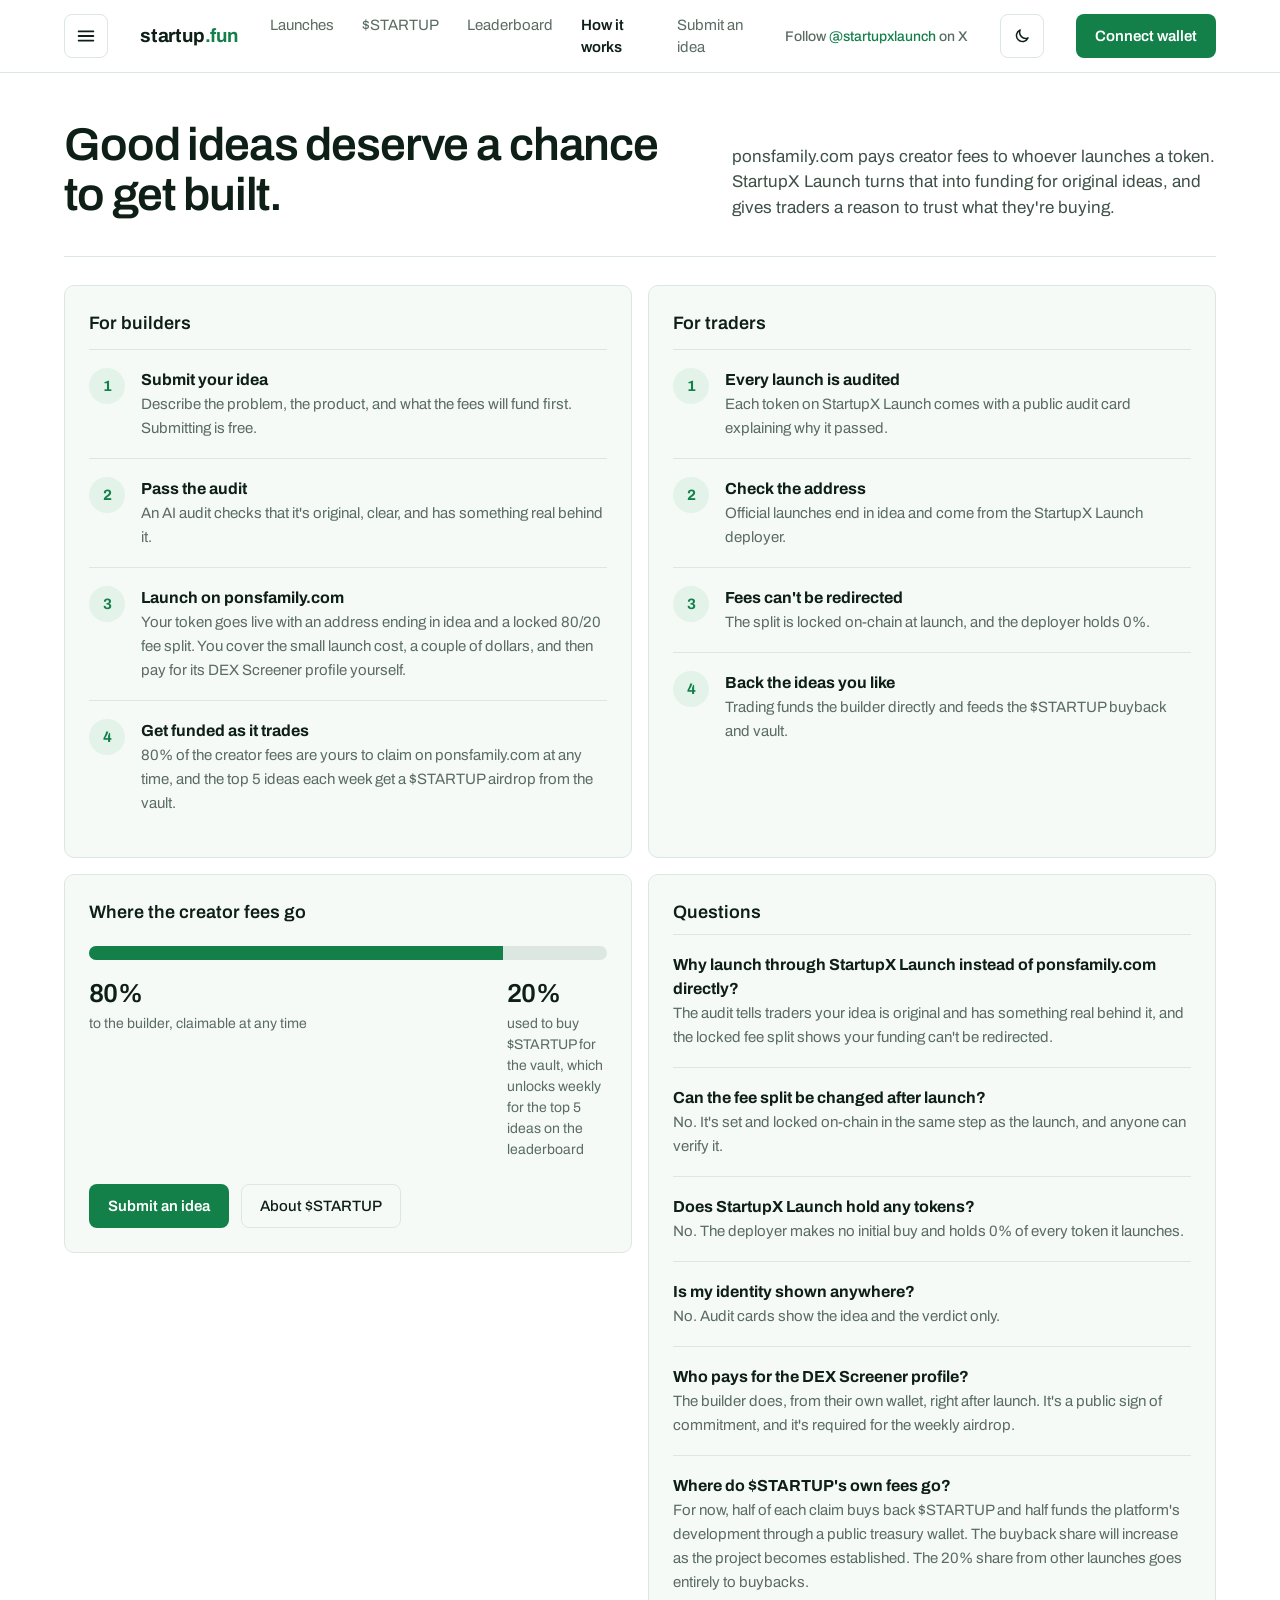
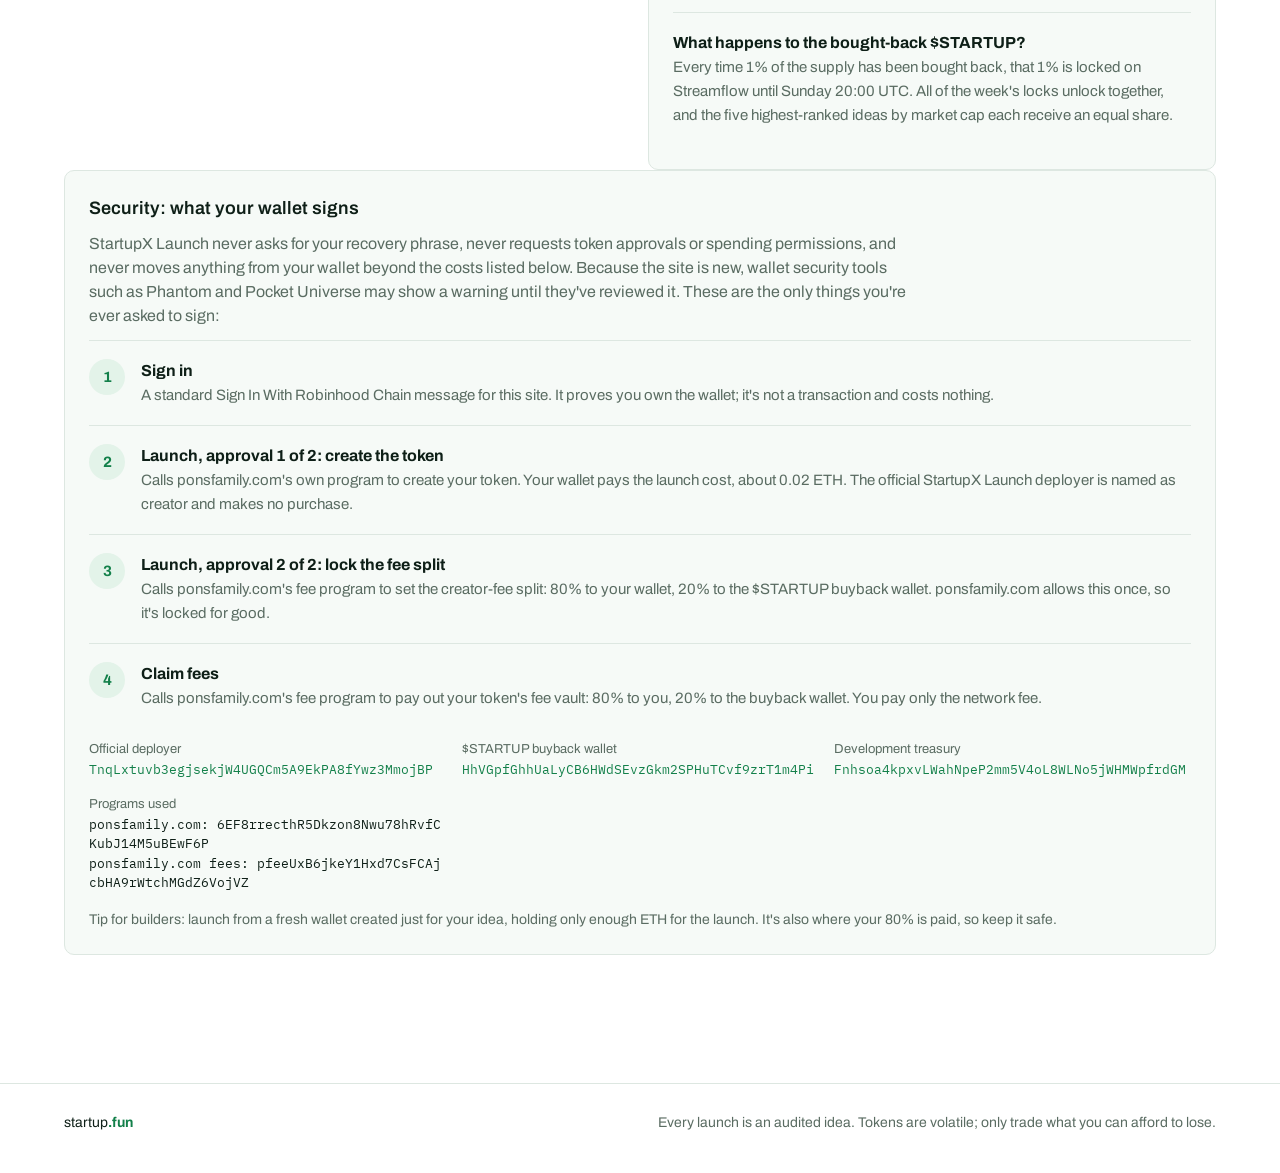
==== how-it-works/index.html @ 885a1ec6 "Initial commit for StartupX Launch" ====
<!DOCTYPE html><!--tbZa5Lb5Ulv_Qrmg43LzA--><html lang="en"><head><meta charSet="utf-8"/><meta name="viewport" content="width=device-width, initial-scale=1"/><link rel="stylesheet" href="/assets_next/static/css/5ab46a1130bb1304.css" data-precedence="next"/><link rel="preload" as="script" fetchPriority="low" href="/assets_next/static/chunks/webpack-f0d5c2556fe3bf2b.js"/><script src="/assets_next/static/chunks/4bd1b696-c023c6e3521b1417.js" async=""></script><script src="/assets_next/static/chunks/255-2dbbf79f36f0dfa2.js" async=""></script><script src="/assets_next/static/chunks/main-app-f9b5d20365cb8be2.js" async=""></script><script src="/assets_next/static/chunks/3a91511d-133c0fd4f6ef4294.js" async=""></script><script src="/assets_next/static/chunks/619-ba102abea3e3d0e4.js" async=""></script><script src="/assets_next/static/chunks/660-320f874a6a01d422.js" async=""></script><script src="/assets_next/static/chunks/265-3315e321e8a54761.js" async=""></script><script src="/assets_next/static/chunks/app/layout-0742bf90d563e5ab.js" async=""></script><script src="/assets_next/static/chunks/app/how-it-works/page-81339f25fa4a110a.js" async=""></script><title>StartupX Launch</title><meta name="description" content="Good ideas deserve a chance. Audited startup ideas, launched on ponsfamily.com. 80% of the creator fees fund the build."/><meta name="twitter:card" content="summary_large_image"/><meta name="twitter:site" content="@startupxlaunch"/><meta name="twitter:title" content="StartupX Launch"/><meta name="twitter:description" content="Good ideas deserve a chance. Audited startup ideas, launched on ponsfamily.com. 80% of the creator fees fund the build."/><link rel="icon" href="/favicon.ico" type="image/x-icon" sizes="16x16"/><link rel="icon" href="/icon.svg?55dafb9e9b992100" type="image/svg+xml" sizes="any"/><link rel="apple-touch-icon" href="/apple-icon.png?d1e3b187be43faf4" type="image/png" sizes="180x180"/><script>(function(){try{var t=localStorage.getItem('theme');if(t!=='light'&&t!=='dark'){t=matchMedia('(prefers-color-scheme: dark)').matches?'dark':'light'}document.documentElement.dataset.theme=t}catch(e){document.documentElement.dataset.theme='light'}})();</script><script src="/assets_next/static/chunks/polyfills-42372ed130431b0a.js" noModule=""></script></head><body><div hidden=""><!--$--><!--/$--></div><header class="site-header"><div class="header-inner"><button class="icon-btn menu-btn" aria-label="Open menu" aria-expanded="false"><svg width="22" height="22" viewBox="0 0 24 24" fill="none" stroke="currentColor" stroke-width="2" stroke-linecap="round" stroke-linejoin="round" aria-hidden="true"><path d="M4 7h16M4 12h16M4 17h16"></path></svg></button><a class="wordmark" href="/">startup<span>.fun</span></a><nav aria-label="Main" class="main-nav"><a href="/">Launches</a><a href="/startup">$STARTUP</a><a href="/leaderboard">Leaderboard</a><a aria-current="page" href="/how-it-works">How it works</a><a href="/submit">Submit an idea</a></nav><a class="x-link" href="https://x.com/startupxlaunch" target="_blank" rel="noopener noreferrer">Follow <span>@startupxlaunch</span> on X</a><button class="icon-btn" aria-label="Switch to dark theme"><svg width="18" height="18" viewBox="0 0 24 24" fill="none" stroke="currentColor" stroke-width="2" stroke-linecap="round" stroke-linejoin="round" aria-hidden="true"><path d="M20 14.5A8 8 0 0 1 9.5 4a8 8 0 1 0 10.5 10.5z"></path></svg></button><button class="btn btn-primary">Connect wallet</button></div></header><main class="page"><section class="hero split"><h1>Good ideas deserve a chance to get built.</h1><p class="lead" style="margin:0">ponsfamily.com pays creator fees to whoever launches a token. StartupX Launch turns that into funding for original ideas, and gives traders a reason to trust what they&#x27;re buying.</p></section><div class="stack"><div class="grid-3" style="grid-template-columns:repeat(2, minmax(0, 1fr))"><div class="card"><h2>For builders</h2><ol class="steps"><li><span class="n">1</span><div><b>Submit your idea</b><span>Describe the problem, the product, and what the fees will fund first. Submitting is free.</span></div></li><li><span class="n">2</span><div><b>Pass the audit</b><span>An AI audit checks that it&#x27;s original, clear, and has something real behind it.</span></div></li><li><span class="n">3</span><div><b>Launch on ponsfamily.com</b><span>Your token goes live with an address ending in idea and a locked 80/20 fee split. You cover the small launch cost, a couple of dollars, and then pay for its DEX Screener profile yourself.</span></div></li><li><span class="n">4</span><div><b>Get funded as it trades</b><span>80% of the creator fees are yours to claim on ponsfamily.com at any time, and the top 5 ideas each week get a $STARTUP airdrop from the vault.</span></div></li></ol></div><div class="card"><h2>For traders</h2><ol class="steps"><li><span class="n">1</span><div><b>Every launch is audited</b><span>Each token on StartupX Launch comes with a public audit card explaining why it passed.</span></div></li><li><span class="n">2</span><div><b>Check the address</b><span>Official launches end in idea and come from the StartupX Launch deployer.</span></div></li><li><span class="n">3</span><div><b>Fees can&#x27;t be redirected</b><span>The split is locked on-chain at launch, and the deployer holds 0%.</span></div></li><li><span class="n">4</span><div><b>Back the ideas you like</b><span>Trading funds the builder directly and feeds the $STARTUP buyback and vault.</span></div></li></ol></div></div><div class="grid-3" style="grid-template-columns:repeat(2, minmax(0, 1fr));align-items:start"><div class="card"><h2>Where the creator fees go</h2><div class="feebar" style="height:14px;margin-top:20px"><div style="width:80%"></div></div><div style="display:grid;grid-template-columns:4fr 1fr;gap:16px;margin-top:14px"><div><div class="stat-value">80%</div><div class="muted" style="font-size:14px">to the builder, claimable at any time</div></div><div><div class="stat-value">20%</div><div class="muted" style="font-size:14px">used to buy $STARTUP for the vault, which unlocks weekly for the top 5 ideas on the leaderboard</div></div></div><div class="row" style="margin-top:24px"><a class="btn btn-primary" href="/submit">Submit an idea</a><a class="btn btn-secondary" href="/startup">About $STARTUP</a></div></div><div class="card"><h2>Questions</h2><div style="margin-top:8px"><div style="padding:18px 0;border-top:1px solid var(--line)"><b style="display:block;font-size:16px">Why launch through StartupX Launch instead of ponsfamily.com directly?</b><span class="muted" style="font-size:15px">The audit tells traders your idea is original and has something real behind it, and the locked fee split shows your funding can&#x27;t be redirected.</span></div><div style="padding:18px 0;border-top:1px solid var(--line)"><b style="display:block;font-size:16px">Can the fee split be changed after launch?</b><span class="muted" style="font-size:15px">No. It&#x27;s set and locked on-chain in the same step as the launch, and anyone can verify it.</span></div><div style="padding:18px 0;border-top:1px solid var(--line)"><b style="display:block;font-size:16px">Does StartupX Launch hold any tokens?</b><span class="muted" style="font-size:15px">No. The deployer makes no initial buy and holds 0% of every token it launches.</span></div><div style="padding:18px 0;border-top:1px solid var(--line)"><b style="display:block;font-size:16px">Is my identity shown anywhere?</b><span class="muted" style="font-size:15px">No. Audit cards show the idea and the verdict only.</span></div><div style="padding:18px 0;border-top:1px solid var(--line)"><b style="display:block;font-size:16px">Who pays for the DEX Screener profile?</b><span class="muted" style="font-size:15px">The builder does, from their own wallet, right after launch. It&#x27;s a public sign of commitment, and it&#x27;s required for the weekly airdrop.</span></div><div style="padding:18px 0;border-top:1px solid var(--line)"><b style="display:block;font-size:16px">Where do $STARTUP&#x27;s own fees go?</b><span class="muted" style="font-size:15px">For now, half of each claim buys back $STARTUP and half funds the platform&#x27;s development through a public treasury wallet. The buyback share will increase as the project becomes established. The 20% share from other launches goes entirely to buybacks.</span></div><div style="padding:18px 0;border-top:1px solid var(--line)"><b style="display:block;font-size:16px">What happens to the bought-back $STARTUP?</b><span class="muted" style="font-size:15px">Every time 1% of the supply has been bought back, that 1% is locked on Streamflow until Sunday 20:00 UTC. All of the week&#x27;s locks unlock together, and the five highest-ranked ideas by market cap each receive an equal share.</span></div></div></div></div></div><section id="security" style="padding:0 0 64px;scroll-margin-top:90px"><div class="card"><h2>Security: what your wallet signs</h2><p class="muted" style="margin:10px 0 0;max-width:820px">StartupX Launch never asks for your recovery phrase, never requests token approvals or spending permissions, and never moves anything from your wallet beyond the costs listed below. Because the site is new, wallet security tools such as Phantom and Pocket Universe may show a warning until they&#x27;ve reviewed it. These are the only things you&#x27;re ever asked to sign:</p><ol class="steps" style="margin-top:12px"><li><span class="n">1</span><div><b>Sign in</b><span>A standard Sign In With Robinhood Chain message for this site. It proves you own the wallet; it&#x27;s not a transaction and costs nothing.</span></div></li><li><span class="n">2</span><div><b>Launch, approval 1 of 2: create the token</b><span>Calls ponsfamily.com&#x27;s own program to create your token. Your wallet pays the launch cost, about 0.02 ETH. The official StartupX Launch deployer is named as creator and makes no purchase.</span></div></li><li><span class="n">3</span><div><b>Launch, approval 2 of 2: lock the fee split</b><span>Calls ponsfamily.com&#x27;s fee program to set the creator-fee split: 80% to your wallet, 20% to the $STARTUP buyback wallet. ponsfamily.com allows this once, so it&#x27;s locked for good.</span></div></li><li><span class="n">4</span><div><b>Claim fees</b><span>Calls ponsfamily.com&#x27;s fee program to pay out your token&#x27;s fee vault: 80% to you, 20% to the buyback wallet. You pay only the network fee.</span></div></li></ol><div class="grid-3" style="margin-top:12px"><div><div class="stat-label">Official deployer</div><div class="mono" style="font-size:13px;word-break:break-all"><a class="accent" href="https://solscan.io/account/TnqLxtuvb3egjsekjW4UGQCm5A9EkPA8fYwz3MmojBP" target="_blank" rel="noopener noreferrer">TnqLxtuvb3egjsekjW4UGQCm5A9EkPA8fYwz3MmojBP</a></div></div><div><div class="stat-label">$STARTUP buyback wallet</div><div class="mono" style="font-size:13px;word-break:break-all"><a class="accent" href="https://solscan.io/account/HhVGpfGhhUaLyCB6HWdSEvzGkm2SPHuTCvf9zrT1m4Pi" target="_blank" rel="noopener noreferrer">HhVGpfGhhUaLyCB6HWdSEvzGkm2SPHuTCvf9zrT1m4Pi</a></div></div><div><div class="stat-label">Development treasury</div><div class="mono" style="font-size:13px;word-break:break-all"><a class="accent" href="https://solscan.io/account/Fnhsoa4kpxvLWahNpeP2mm5V4oL8WLNo5jWHMWpfrdGM" target="_blank" rel="noopener noreferrer">Fnhsoa4kpxvLWahNpeP2mm5V4oL8WLNo5jWHMWpfrdGM</a></div></div><div><div class="stat-label">Programs used</div><div class="mono" style="font-size:13px;word-break:break-all">ponsfamily.com: 6EF8rrecthR5Dkzon8Nwu78hRvfCKubJ14M5uBEwF6P<br/>ponsfamily.com fees: pfeeUxB6jkeY1Hxd7CsFCAjcbHA9rWtchMGdZ6VojVZ</div></div></div><p class="muted" style="margin:16px 0 0;font-size:14px">Tip for builders: launch from a fresh wallet created just for your idea, holding only enough ETH for the launch. It&#x27;s also where your 80% is paid, so keep it safe.</p></div></section></main><!--$--><!--/$--><footer class="site-footer"><span>startup<b>.fun</b></span><span class="muted">Every launch is an audited idea. Tokens are volatile; only trade what you can afford to lose.</span></footer><script src="/assets_next/static/chunks/webpack-f0d5c2556fe3bf2b.js" id="_R_" async=""></script><script>(self.__next_f=self.__next_f||[]).push([0])</script><script>self.__next_f.push([1,"1:\"$Sreact.fragment\"\n2:I[8839,[\"956\",\"static/chunks/3a91511d-133c0fd4f6ef4294.js\",\"619\",\"static/chunks/619-ba102abea3e3d0e4.js\",\"660\",\"static/chunks/660-320f874a6a01d422.js\",\"265\",\"static/chunks/265-3315e321e8a54761.js\",\"177\",\"static/chunks/app/layout-0742bf90d563e5ab.js\"],\"default\"]\n3:I[3361,[\"956\",\"static/chunks/3a91511d-133c0fd4f6ef4294.js\",\"619\",\"static/chunks/619-ba102abea3e3d0e4.js\",\"660\",\"static/chunks/660-320f874a6a01d422.js\",\"265\",\"static/chunks/265-3315e321e8a54761.js\",\"177\",\"static/chunks/app/layout-0742bf90d563e5ab.js\"],\"default\"]\n4:I[9766,[],\"\"]\n5:I[8924,[],\"\"]\nd:I[7150,[],\"\"]\n:HL[\"/assets_next/static/css/5ab46a1130bb1304.css\",\"style\"]\n"])</script><script>self.__next_f.push([1,"0:{\"P\":null,\"b\":\"tbZa5Lb5Ulv-Qrmg43LzA\",\"p\":\"\",\"c\":[\"\",\"how-it-works\"],\"i\":false,\"f\":[[[\"\",{\"children\":[\"how-it-works\",{\"children\":[\"__PAGE__\",{}]}]},\"$undefined\",\"$undefined\",true],[\"\",[\"$\",\"$1\",\"c\",{\"children\":[[[\"$\",\"link\",\"0\",{\"rel\":\"stylesheet\",\"href\":\"/assets_next/static/css/5ab46a1130bb1304.css\",\"precedence\":\"next\",\"crossOrigin\":\"$undefined\",\"nonce\":\"$undefined\"}]],[\"$\",\"html\",null,{\"lang\":\"en\",\"suppressHydrationWarning\":true,\"children\":[[\"$\",\"head\",null,{\"children\":[\"$\",\"script\",null,{\"dangerouslySetInnerHTML\":{\"__html\":\"(function(){try{var t=localStorage.getItem('theme');if(t!=='light'\u0026\u0026t!=='dark'){t=matchMedia('(prefers-color-scheme: dark)').matches?'dark':'light'}document.documentElement.dataset.theme=t}catch(e){document.documentElement.dataset.theme='light'}})();\"}}]}],[\"$\",\"body\",null,{\"children\":[\"$\",\"$L2\",null,{\"children\":[[\"$\",\"$L3\",null,{}],[\"$\",\"$L4\",null,{\"parallelRouterKey\":\"children\",\"error\":\"$undefined\",\"errorStyles\":\"$undefined\",\"errorScripts\":\"$undefined\",\"template\":[\"$\",\"$L5\",null,{}],\"templateStyles\":\"$undefined\",\"templateScripts\":\"$undefined\",\"notFound\":[[[\"$\",\"title\",null,{\"children\":\"404: This page could not be found.\"}],[\"$\",\"div\",null,{\"style\":{\"fontFamily\":\"system-ui,\\\"Segoe UI\\\",Roboto,Helvetica,Arial,sans-serif,\\\"Apple Color Emoji\\\",\\\"Segoe UI Emoji\\\"\",\"height\":\"100vh\",\"textAlign\":\"center\",\"display\":\"flex\",\"flexDirection\":\"column\",\"alignItems\":\"center\",\"justifyContent\":\"center\"},\"children\":[\"$\",\"div\",null,{\"children\":[[\"$\",\"style\",null,{\"dangerouslySetInnerHTML\":{\"__html\":\"body{color:#000;background:#fff;margin:0}.next-error-h1{border-right:1px solid rgba(0,0,0,.3)}@media (prefers-color-scheme:dark){body{color:#fff;background:#000}.next-error-h1{border-right:1px solid rgba(255,255,255,.3)}}\"}}],[\"$\",\"h1\",null,{\"className\":\"next-error-h1\",\"style\":{\"display\":\"inline-block\",\"margin\":\"0 20px 0 0\",\"padding\":\"0 23px 0 0\",\"fontSize\":24,\"fontWeight\":500,\"verticalAlign\":\"top\",\"lineHeight\":\"49px\"},\"children\":404}],[\"$\",\"div\",null,{\"style\":{\"display\":\"inline-block\"},\"children\":[\"$\",\"h2\",null,{\"style\":{\"fontSize\":14,\"fontWeight\":400,\"lineHeight\":\"49px\",\"margin\":0},\"children\":\"This page could not be found.\"}]}]]}]}]],[]],\"forbidden\":\"$undefined\",\"unauthorized\":\"$undefined\"}],[\"$\",\"footer\",null,{\"className\":\"site-footer\",\"children\":[[\"$\",\"span\",null,{\"children\":[\"startup\",[\"$\",\"b\",null,{\"children\":\".fun\"}]]}],[\"$\",\"span\",null,{\"className\":\"muted\",\"children\":\"Every launch is an audited idea. Tokens are volatile; only trade what you can afford to lose.\"}]]}]]}]}]]}]]}],{\"children\":[\"how-it-works\",[\"$\",\"$1\",\"c\",{\"children\":[null,[\"$\",\"$L4\",null,{\"parallelRouterKey\":\"children\",\"error\":\"$undefined\",\"errorStyles\":\"$undefined\",\"errorScripts\":\"$undefined\",\"template\":[\"$\",\"$L5\",null,{}],\"templateStyles\":\"$undefined\",\"templateScripts\":\"$undefined\",\"notFound\":\"$undefined\",\"forbidden\":\"$undefined\",\"unauthorized\":\"$undefined\"}]]}],{\"children\":[\"__PAGE__\",[\"$\",\"$1\",\"c\",{\"children\":[[\"$\",\"main\",null,{\"className\":\"page\",\"children\":[[\"$\",\"section\",null,{\"className\":\"hero split\",\"children\":[[\"$\",\"h1\",null,{\"children\":\"Good ideas deserve a chance to get built.\"}],[\"$\",\"p\",null,{\"className\":\"lead\",\"style\":{\"margin\":0},\"children\":\"ponsfamily.com pays creator fees to whoever launches a token. StartupX Launch turns that into funding for original ideas, and gives traders a reason to trust what they're buying.\"}]]}],[\"$\",\"div\",null,{\"className\":\"stack\",\"children\":[[\"$\",\"div\",null,{\"className\":\"grid-3\",\"style\":{\"gridTemplateColumns\":\"repeat(2, minmax(0, 1fr))\"},\"children\":[[\"$\",\"div\",null,{\"className\":\"card\",\"children\":[[\"$\",\"h2\",null,{\"children\":\"For builders\"}],[\"$\",\"ol\",null,{\"className\":\"steps\",\"children\":[[\"$\",\"li\",\"Submit your idea\",{\"children\":[[\"$\",\"span\",null,{\"className\":\"n\",\"children\":1}],[\"$\",\"div\",null,{\"children\":[[\"$\",\"b\",null,{\"children\":\"Submit your idea\"}],[\"$\",\"span\",null,{\"children\":\"Describe the problem, the product, and what the fees will fund first. Submitting is free.\"}]]}]]}],[\"$\",\"li\",\"Pass the audit\",{\"children\":[[\"$\",\"span\",null,{\"className\":\"n\",\"children\":2}],[\"$\",\"div\",null,{\"children\":[[\"$\",\"b\",null,{\"children\":\"Pass the audit\"}],[\"$\",\"span\",null,{\"children\":\"An AI audit checks that it's original, clear, and has something real behind it.\"}]]}]]}],[\"$\",\"li\",\"Launch on ponsfamily.com\",{\"children\":[[\"$\",\"span\",null,{\"className\":\"n\",\"children\":3}],[\"$\",\"div\",null,{\"children\":[[\"$\",\"b\",null,{\"children\":\"Launch on ponsfamily.com\"}],[\"$\",\"span\",null,{\"children\":\"Your token goes live with an address ending in idea and a locked 80/20 fee split. You cover the small launch cost, a couple of dollars, and then pay for its DEX Screener profile yourself.\"}]]}]]}],[\"$\",\"li\",\"Get funded as it trades\",{\"children\":[\"$L6\",\"$L7\"]}]]}]]}],\"$L8\"]}],\"$L9\"]}],\"$La\"]}],null,\"$Lb\"]}],{},null,false]},null,false]},null,false],\"$Lc\",false]],\"m\":\"$undefined\",\"G\":[\"$d\",[]],\"s\":false,\"S\":true}\n"])</script><script>self.__next_f.push([1,"e:I[2619,[\"619\",\"static/chunks/619-ba102abea3e3d0e4.js\",\"376\",\"static/chunks/app/how-it-works/page-81339f25fa4a110a.js\"],\"\"]\nf:I[4431,[],\"OutletBoundary\"]\n11:I[5278,[],\"AsyncMetadataOutlet\"]\n13:I[4431,[],\"ViewportBoundary\"]\n15:I[4431,[],\"MetadataBoundary\"]\n16:\"$Sreact.suspense\"\n6:[\"$\",\"span\",null,{\"className\":\"n\",\"children\":4}]\n7:[\"$\",\"div\",null,{\"children\":[[\"$\",\"b\",null,{\"children\":\"Get funded as it trades\"}],[\"$\",\"span\",null,{\"children\":\"80% of the creator fees are yours to claim on ponsfamily.com at any time, and the top 5 ideas each week get a $STARTUP airdrop from the vault.\"}]]}]\n"])</script><script>self.__next_f.push([1,"8:[\"$\",\"div\",null,{\"className\":\"card\",\"children\":[[\"$\",\"h2\",null,{\"children\":\"For traders\"}],[\"$\",\"ol\",null,{\"className\":\"steps\",\"children\":[[\"$\",\"li\",\"Every launch is audited\",{\"children\":[[\"$\",\"span\",null,{\"className\":\"n\",\"children\":1}],[\"$\",\"div\",null,{\"children\":[[\"$\",\"b\",null,{\"children\":\"Every launch is audited\"}],[\"$\",\"span\",null,{\"children\":\"Each token on StartupX Launch comes with a public audit card explaining why it passed.\"}]]}]]}],[\"$\",\"li\",\"Check the address\",{\"children\":[[\"$\",\"span\",null,{\"className\":\"n\",\"children\":2}],[\"$\",\"div\",null,{\"children\":[[\"$\",\"b\",null,{\"children\":\"Check the address\"}],[\"$\",\"span\",null,{\"children\":\"Official launches end in idea and come from the StartupX Launch deployer.\"}]]}]]}],[\"$\",\"li\",\"Fees can't be redirected\",{\"children\":[[\"$\",\"span\",null,{\"className\":\"n\",\"children\":3}],[\"$\",\"div\",null,{\"children\":[[\"$\",\"b\",null,{\"children\":\"Fees can't be redirected\"}],[\"$\",\"span\",null,{\"children\":\"The split is locked on-chain at launch, and the deployer holds 0%.\"}]]}]]}],[\"$\",\"li\",\"Back the ideas you like\",{\"children\":[[\"$\",\"span\",null,{\"className\":\"n\",\"children\":4}],[\"$\",\"div\",null,{\"children\":[[\"$\",\"b\",null,{\"children\":\"Back the ideas you like\"}],[\"$\",\"span\",null,{\"children\":\"Trading funds the builder directly and feeds the $STARTUP buyback and vault.\"}]]}]]}]]}]]}]\n"])</script><script>self.__next_f.push([1,"9:[\"$\",\"div\",null,{\"className\":\"grid-3\",\"style\":{\"gridTemplateColumns\":\"repeat(2, minmax(0, 1fr))\",\"alignItems\":\"start\"},\"children\":[[\"$\",\"div\",null,{\"className\":\"card\",\"children\":[[\"$\",\"h2\",null,{\"children\":\"Where the creator fees go\"}],[\"$\",\"div\",null,{\"className\":\"feebar\",\"style\":{\"height\":14,\"marginTop\":20},\"children\":[\"$\",\"div\",null,{\"style\":{\"width\":\"80%\"}}]}],[\"$\",\"div\",null,{\"style\":{\"display\":\"grid\",\"gridTemplateColumns\":\"4fr 1fr\",\"gap\":16,\"marginTop\":14},\"children\":[[\"$\",\"div\",null,{\"children\":[[\"$\",\"div\",null,{\"className\":\"stat-value\",\"children\":\"80%\"}],[\"$\",\"div\",null,{\"className\":\"muted\",\"style\":{\"fontSize\":14},\"children\":\"to the builder, claimable at any time\"}]]}],[\"$\",\"div\",null,{\"children\":[[\"$\",\"div\",null,{\"className\":\"stat-value\",\"children\":\"20%\"}],[\"$\",\"div\",null,{\"className\":\"muted\",\"style\":{\"fontSize\":14},\"children\":\"used to buy $STARTUP for the vault, which unlocks weekly for the top 5 ideas on the leaderboard\"}]]}]]}],[\"$\",\"div\",null,{\"className\":\"row\",\"style\":{\"marginTop\":24},\"children\":[[\"$\",\"$Le\",null,{\"href\":\"/submit\",\"className\":\"btn btn-primary\",\"children\":\"Submit an idea\"}],[\"$\",\"$Le\",null,{\"href\":\"/startup\",\"className\":\"btn btn-secondary\",\"children\":\"About $STARTUP\"}]]}]]}],[\"$\",\"div\",null,{\"className\":\"card\",\"children\":[[\"$\",\"h2\",null,{\"children\":\"Questions\"}],[\"$\",\"div\",null,{\"style\":{\"marginTop\":8},\"children\":[[\"$\",\"div\",\"Why launch through StartupX Launch instead of ponsfamily.com directly?\",{\"style\":{\"padding\":\"18px 0\",\"borderTop\":\"1px solid var(--line)\"},\"children\":[[\"$\",\"b\",null,{\"style\":{\"display\":\"block\",\"fontSize\":16},\"children\":\"Why launch through StartupX Launch instead of ponsfamily.com directly?\"}],[\"$\",\"span\",null,{\"className\":\"muted\",\"style\":{\"fontSize\":15},\"children\":\"The audit tells traders your idea is original and has something real behind it, and the locked fee split shows your funding can't be redirected.\"}]]}],[\"$\",\"div\",\"Can the fee split be changed after launch?\",{\"style\":{\"padding\":\"18px 0\",\"borderTop\":\"1px solid var(--line)\"},\"children\":[[\"$\",\"b\",null,{\"style\":{\"display\":\"block\",\"fontSize\":16},\"children\":\"Can the fee split be changed after launch?\"}],[\"$\",\"span\",null,{\"className\":\"muted\",\"style\":{\"fontSize\":15},\"children\":\"No. It's set and locked on-chain in the same step as the launch, and anyone can verify it.\"}]]}],[\"$\",\"div\",\"Does StartupX Launch hold any tokens?\",{\"style\":{\"padding\":\"18px 0\",\"borderTop\":\"1px solid var(--line)\"},\"children\":[[\"$\",\"b\",null,{\"style\":{\"display\":\"block\",\"fontSize\":16},\"children\":\"Does StartupX Launch hold any tokens?\"}],[\"$\",\"span\",null,{\"className\":\"muted\",\"style\":{\"fontSize\":15},\"children\":\"No. The deployer makes no initial buy and holds 0% of every token it launches.\"}]]}],[\"$\",\"div\",\"Is my identity shown anywhere?\",{\"style\":{\"padding\":\"18px 0\",\"borderTop\":\"1px solid var(--line)\"},\"children\":[[\"$\",\"b\",null,{\"style\":{\"display\":\"block\",\"fontSize\":16},\"children\":\"Is my identity shown anywhere?\"}],[\"$\",\"span\",null,{\"className\":\"muted\",\"style\":{\"fontSize\":15},\"children\":\"No. Audit cards show the idea and the verdict only.\"}]]}],[\"$\",\"div\",\"Who pays for the DEX Screener profile?\",{\"style\":{\"padding\":\"18px 0\",\"borderTop\":\"1px solid var(--line)\"},\"children\":[[\"$\",\"b\",null,{\"style\":{\"display\":\"block\",\"fontSize\":16},\"children\":\"Who pays for the DEX Screener profile?\"}],[\"$\",\"span\",null,{\"className\":\"muted\",\"style\":{\"fontSize\":15},\"children\":\"The builder does, from their own wallet, right after launch. It's a public sign of commitment, and it's required for the weekly airdrop.\"}]]}],[\"$\",\"div\",\"Where do $STARTUP's own fees go?\",{\"style\":{\"padding\":\"18px 0\",\"borderTop\":\"1px solid var(--line)\"},\"children\":[[\"$\",\"b\",null,{\"style\":{\"display\":\"block\",\"fontSize\":16},\"children\":\"Where do $STARTUP's own fees go?\"}],[\"$\",\"span\",null,{\"className\":\"muted\",\"style\":{\"fontSize\":15},\"children\":\"For now, half of each claim buys back $STARTUP and half funds the platform's development through a public treasury wallet. The buyback share will increase as the project becomes established. The 20% share from other launches goes entirely to buybacks.\"}]]}],[\"$\",\"div\",\"What happens to the bought-back $STARTUP?\",{\"style\":{\"padding\":\"18px 0\",\"borderTop\":\"1px solid var(--line)\"},\"children\":[[\"$\",\"b\",null,{\"style\":{\"display\":\"block\",\"fontSize\":16},\"children\":\"What happens to the bought-back $STARTUP?\"}],[\"$\",\"span\",null,{\"className\":\"muted\",\"style\":{\"fontSize\":15},\"children\":\"Every time 1% of the supply has been bought back, that 1% is locked on Streamflow until Sunday 20:00 UTC. All of the week's locks unlock together, and the five highest-ranked ideas by market cap each receive an equal share.\"}]]}]]}]]}]]}]\n"])</script><script>self.__next_f.push([1,"a:[\"$\",\"section\",null,{\"id\":\"security\",\"style\":{\"padding\":\"0 0 64px\",\"scrollMarginTop\":90},\"children\":[\"$\",\"div\",null,{\"className\":\"card\",\"children\":[[\"$\",\"h2\",null,{\"children\":\"Security: what your wallet signs\"}],[\"$\",\"p\",null,{\"className\":\"muted\",\"style\":{\"margin\":\"10px 0 0\",\"maxWidth\":820},\"children\":\"StartupX Launch never asks for your recovery phrase, never requests token approvals or spending permissions, and never moves anything from your wallet beyond the costs listed below. Because the site is new, wallet security tools such as Phantom and Pocket Universe may show a warning until they've reviewed it. These are the only things you're ever asked to sign:\"}],[\"$\",\"ol\",null,{\"className\":\"steps\",\"style\":{\"marginTop\":12},\"children\":[[\"$\",\"li\",\"Sign in\",{\"children\":[[\"$\",\"span\",null,{\"className\":\"n\",\"children\":1}],[\"$\",\"div\",null,{\"children\":[[\"$\",\"b\",null,{\"children\":\"Sign in\"}],[\"$\",\"span\",null,{\"children\":\"A standard Sign In With Robinhood Chain message for this site. It proves you own the wallet; it's not a transaction and costs nothing.\"}]]}]]}],[\"$\",\"li\",\"Launch, approval 1 of 2: create the token\",{\"children\":[[\"$\",\"span\",null,{\"className\":\"n\",\"children\":2}],[\"$\",\"div\",null,{\"children\":[[\"$\",\"b\",null,{\"children\":\"Launch, approval 1 of 2: create the token\"}],[\"$\",\"span\",null,{\"children\":\"Calls ponsfamily.com's own program to create your token. Your wallet pays the launch cost, about 0.02 ETH. The official StartupX Launch deployer is named as creator and makes no purchase.\"}]]}]]}],[\"$\",\"li\",\"Launch, approval 2 of 2: lock the fee split\",{\"children\":[[\"$\",\"span\",null,{\"className\":\"n\",\"children\":3}],[\"$\",\"div\",null,{\"children\":[[\"$\",\"b\",null,{\"children\":\"Launch, approval 2 of 2: lock the fee split\"}],[\"$\",\"span\",null,{\"children\":\"Calls ponsfamily.com's fee program to set the creator-fee split: 80% to your wallet, 20% to the $STARTUP buyback wallet. ponsfamily.com allows this once, so it's locked for good.\"}]]}]]}],[\"$\",\"li\",\"Claim fees\",{\"children\":[[\"$\",\"span\",null,{\"className\":\"n\",\"children\":4}],[\"$\",\"div\",null,{\"children\":[[\"$\",\"b\",null,{\"children\":\"Claim fees\"}],[\"$\",\"span\",null,{\"children\":\"Calls ponsfamily.com's fee program to pay out your token's fee vault: 80% to you, 20% to the buyback wallet. You pay only the network fee.\"}]]}]]}]]}],[\"$\",\"div\",null,{\"className\":\"grid-3\",\"style\":{\"marginTop\":12},\"children\":[[\"$\",\"div\",null,{\"children\":[[\"$\",\"div\",null,{\"className\":\"stat-label\",\"children\":\"Official deployer\"}],[\"$\",\"div\",null,{\"className\":\"mono\",\"style\":{\"fontSize\":13,\"wordBreak\":\"break-all\"},\"children\":[\"$\",\"a\",null,{\"className\":\"accent\",\"href\":\"https://solscan.io/account/TnqLxtuvb3egjsekjW4UGQCm5A9EkPA8fYwz3MmojBP\",\"target\":\"_blank\",\"rel\":\"noopener noreferrer\",\"children\":\"TnqLxtuvb3egjsekjW4UGQCm5A9EkPA8fYwz3MmojBP\"}]}]]}],[\"$\",\"div\",null,{\"children\":[[\"$\",\"div\",null,{\"className\":\"stat-label\",\"children\":\"$$STARTUP buyback wallet\"}],[\"$\",\"div\",null,{\"className\":\"mono\",\"style\":{\"fontSize\":13,\"wordBreak\":\"break-all\"},\"children\":[\"$\",\"a\",null,{\"className\":\"accent\",\"href\":\"https://solscan.io/account/HhVGpfGhhUaLyCB6HWdSEvzGkm2SPHuTCvf9zrT1m4Pi\",\"target\":\"_blank\",\"rel\":\"noopener noreferrer\",\"children\":\"HhVGpfGhhUaLyCB6HWdSEvzGkm2SPHuTCvf9zrT1m4Pi\"}]}]]}],[\"$\",\"div\",null,{\"children\":[[\"$\",\"div\",null,{\"className\":\"stat-label\",\"children\":\"Development treasury\"}],[\"$\",\"div\",null,{\"className\":\"mono\",\"style\":{\"fontSize\":13,\"wordBreak\":\"break-all\"},\"children\":[\"$\",\"a\",null,{\"className\":\"accent\",\"href\":\"https://solscan.io/account/Fnhsoa4kpxvLWahNpeP2mm5V4oL8WLNo5jWHMWpfrdGM\",\"target\":\"_blank\",\"rel\":\"noopener noreferrer\",\"children\":\"Fnhsoa4kpxvLWahNpeP2mm5V4oL8WLNo5jWHMWpfrdGM\"}]}]]}],[\"$\",\"div\",null,{\"children\":[[\"$\",\"div\",null,{\"className\":\"stat-label\",\"children\":\"Programs used\"}],[\"$\",\"div\",null,{\"className\":\"mono\",\"style\":{\"fontSize\":13,\"wordBreak\":\"break-all\"},\"children\":[\"ponsfamily.com: 6EF8rrecthR5Dkzon8Nwu78hRvfCKubJ14M5uBEwF6P\",[\"$\",\"br\",null,{}],\"ponsfamily.com fees: pfeeUxB6jkeY1Hxd7CsFCAjcbHA9rWtchMGdZ6VojVZ\"]}]]}]]}],[\"$\",\"p\",null,{\"className\":\"muted\",\"style\":{\"margin\":\"16px 0 0\",\"fontSize\":14},\"children\":\"Tip for builders: launch from a fresh wallet created just for your idea, holding only enough ETH for the launch. It's also where your 80% is paid, so keep it safe.\"}]]}]}]\n"])</script><script>self.__next_f.push([1,"b:[\"$\",\"$Lf\",null,{\"children\":[\"$L10\",[\"$\",\"$L11\",null,{\"promise\":\"$@12\"}]]}]\nc:[\"$\",\"$1\",\"h\",{\"children\":[null,[[\"$\",\"$L13\",null,{\"children\":\"$L14\"}],null],[\"$\",\"$L15\",null,{\"children\":[\"$\",\"div\",null,{\"hidden\":true,\"children\":[\"$\",\"$16\",null,{\"fallback\":null,\"children\":\"$L17\"}]}]}]]}]\n"])</script><script>self.__next_f.push([1,"14:[[\"$\",\"meta\",\"0\",{\"charSet\":\"utf-8\"}],[\"$\",\"meta\",\"1\",{\"name\":\"viewport\",\"content\":\"width=device-width, initial-scale=1\"}]]\n10:null\n"])</script><script>self.__next_f.push([1,"18:I[622,[],\"IconMark\"]\n"])</script><script>self.__next_f.push([1,"12:{\"metadata\":[[\"$\",\"title\",\"0\",{\"children\":\"StartupX Launch\"}],[\"$\",\"meta\",\"1\",{\"name\":\"description\",\"content\":\"Good ideas deserve a chance. Audited startup ideas, launched on ponsfamily.com. 80% of the creator fees fund the build.\"}],[\"$\",\"meta\",\"2\",{\"name\":\"twitter:card\",\"content\":\"summary_large_image\"}],[\"$\",\"meta\",\"3\",{\"name\":\"twitter:site\",\"content\":\"@startupxlaunch\"}],[\"$\",\"meta\",\"4\",{\"name\":\"twitter:title\",\"content\":\"StartupX Launch\"}],[\"$\",\"meta\",\"5\",{\"name\":\"twitter:description\",\"content\":\"Good ideas deserve a chance. Audited startup ideas, launched on ponsfamily.com. 80% of the creator fees fund the build.\"}],[\"$\",\"link\",\"6\",{\"rel\":\"icon\",\"href\":\"/favicon.ico\",\"type\":\"image/x-icon\",\"sizes\":\"16x16\"}],[\"$\",\"link\",\"7\",{\"rel\":\"icon\",\"href\":\"/icon.svg?55dafb9e9b992100\",\"type\":\"image/svg+xml\",\"sizes\":\"any\"}],[\"$\",\"link\",\"8\",{\"rel\":\"apple-touch-icon\",\"href\":\"/apple-icon.png?d1e3b187be43faf4\",\"type\":\"image/png\",\"sizes\":\"180x180\"}],[\"$\",\"$L18\",\"9\",{}]],\"error\":null,\"digest\":\"$undefined\"}\n"])</script><script>self.__next_f.push([1,"17:\"$12:metadata\"\n"])</script></body></html>
---- assets_next/static/css/5ab46a1130bb1304.css ----
@import url("https://fonts.googleapis.com/css2?family=Archivo:wght@400;500;600;700&family=IBM+Plex+Mono:wght@400;500&display=swap");:root,[data-theme=light]{--bg:#FFFFFF;--surface:#F6FAF7;--line:#DDE7E1;--tint:#E3F3E9;--text:#0E1F17;--muted:#5A6C62;--soft:#3E5047;--body:#25382E;--accent:#13804A;--btn-bg:#13804A;--btn-text:#FFFFFF;--warn:#B45309;--danger:#B42318;color-scheme:light}[data-theme=dark]{--bg:#0B1A14;--surface:#0F2219;--line:#1F3529;--tint:#173024;--text:#EDF2EE;--muted:#93A79B;--soft:#B7C6BC;--body:#D5DED8;--accent:#5BE49B;--btn-bg:#5BE49B;--btn-text:#0B1A14;--warn:#F5A524;--danger:#FF7A63;color-scheme:dark}*{box-sizing:border-box}body,html{margin:0}body{background:var(--bg);color:var(--text);font-family:Archivo,Helvetica Neue,Arial,sans-serif;font-size:16px;line-height:1.5;-webkit-font-smoothing:antialiased}a{color:inherit;text-decoration:none}a:hover{text-decoration:underline}.mono{font-family:IBM Plex Mono,ui-monospace,monospace}.muted{color:var(--muted)}.accent{color:var(--accent)}.sr-only{position:absolute;width:1px;height:1px;overflow:hidden;clip:rect(0 0 0 0)}:focus-visible{outline:2px solid var(--accent);outline-offset:2px}.page{max-width:1440px;margin:0 auto;padding:0 64px 64px}.hero{padding:48px 0 36px;border-bottom:1px solid var(--line);margin-bottom:28px}.hero h1,h1.title{margin:0;font-size:clamp(32px,4vw,46px);line-height:1.08;font-weight:600;letter-spacing:-.025em}.hero p.lead,p.lead{margin:12px 0 0;font-size:17px;color:var(--soft);max-width:720px}.split{display:grid;grid-template-columns:minmax(0,1.25fr) minmax(0,1fr);grid-gap:64px;gap:64px;align-items:end}.cols-2-1{grid-template-columns:minmax(0,2fr) minmax(0,1fr);grid-gap:16px;gap:16px}.cols-2-1,.cols-3-2{display:grid;align-items:start}.cols-3-2{grid-template-columns:minmax(0,1.6fr) minmax(0,1fr);grid-gap:32px;gap:32px}.grid-3{grid-template-columns:repeat(3,minmax(0,1fr));grid-gap:16px}.grid-3,.grid-4{display:grid;gap:16px}.grid-4{grid-template-columns:repeat(4,minmax(0,1fr));grid-gap:16px}.stack{display:flex;flex-direction:column;gap:16px}.row{gap:12px;flex-wrap:wrap}.between,.row{display:flex;align-items:center}.between{justify-content:space-between;gap:16px}.site-header{border-bottom:1px solid var(--line);position:-webkit-sticky;position:sticky;top:0;z-index:20;background:var(--bg)}.header-inner{max-width:1440px;margin:0 auto;height:72px;padding:0 64px;display:flex;align-items:center;gap:32px}.wordmark{font-size:19px;font-weight:700;letter-spacing:-.01em}.wordmark span{color:var(--accent)}.wordmark:hover{text-decoration:none}.main-nav{display:flex;gap:28px;flex-grow:1;font-size:15px}.main-nav a{color:var(--muted)}.main-nav a[aria-current=page]{color:var(--text);font-weight:600}.x-link{font-size:14px;font-weight:500;color:var(--muted);white-space:nowrap}.x-link span{color:var(--accent)}.menu-btn{display:none}.icon-btn{width:44px;flex-shrink:0;border:1px solid var(--line);background:transparent;color:var(--text)}.btn,.icon-btn{height:44px;border-radius:8px;display:inline-flex;align-items:center;justify-content:center;cursor:pointer}.btn{padding:0 18px;font:inherit;font-size:15px;font-weight:600;gap:8px;border:1px solid transparent;white-space:nowrap;text-decoration:none!important}.btn:disabled{opacity:.55;cursor:not-allowed}.btn-primary{background:var(--btn-bg);color:var(--btn-text)}.btn-secondary{color:var(--text);border-color:var(--line)}.btn-ghost,.btn-secondary{background:transparent;font-weight:500}.btn-ghost{color:var(--muted)}.btn-sm{height:36px;padding:0 12px;font-size:14px}.btn-wallet{background:var(--surface);color:var(--text);border-color:var(--line);font-size:14px;font-weight:500}.btn-wallet .dot{width:8px;height:8px;border-radius:50%;background:var(--accent)}.wallet-menu{position:relative}.menu{position:absolute;right:0;top:52px;min-width:200px;background:var(--bg);border:1px solid var(--line);border-radius:10px;padding:6px;display:flex;flex-direction:column;box-shadow:0 12px 30px rgba(0,0,0,.12)}.menu a,.menu button{text-align:left;padding:10px 12px;border-radius:6px;font:inherit;font-size:15px;background:none;border:none;color:var(--text);cursor:pointer}.menu a:hover,.menu button:hover{background:var(--surface);text-decoration:none}.card{background:var(--surface);border:1px solid var(--line);border-radius:10px;padding:24px}.card h2,h2.section{margin:0;font-size:18px;font-weight:600}.card.pad-sm{padding:20px}.stat-label{font-size:13px;color:var(--muted)}.stat-value{font-size:26px;font-weight:600;letter-spacing:-.02em;font-feature-settings:"tnum";font-variant-numeric:tabular-nums}.kv{display:flex;justify-content:space-between;gap:16px;padding:12px 0;border-top:1px solid var(--line);font-size:14px}.kv>:first-child{color:var(--muted)}.kv>:last-child{font-weight:500;text-align:right}.chip{display:inline-flex;align-items:center;gap:6px;font-size:12px;font-weight:600;border-radius:999px;padding:4px 10px;white-space:nowrap}.chip-accent{color:var(--accent);background:var(--tint)}.chip-outline{color:var(--muted);border:1px solid var(--line);font-weight:500}.chip-warn{color:var(--warn);border:1px solid var(--warn)}.avatar{width:44px;height:44px;border-radius:8px;background:var(--tint);color:var(--accent);display:flex;align-items:center;justify-content:center;font-weight:600;font-size:15px;flex-shrink:0;overflow:hidden}.avatar img{width:100%;height:100%;object-fit:cover}.avatar.lg{width:72px;height:72px;border-radius:14px;font-size:24px;font-weight:700}.addr .tail{color:var(--accent)}.toolbar{display:flex;align-items:center;justify-content:space-between;gap:24px;margin-bottom:24px}.tabs{display:inline-flex;gap:4px;background:var(--surface);border:1px solid var(--line);border-radius:10px;padding:4px}.tabs button{height:36px;padding:0 16px;border:none;border-radius:7px;background:transparent;color:var(--muted);font:inherit;font-size:14px;font-weight:500;cursor:pointer}.tabs button[aria-selected=true]{background:var(--line);color:var(--text);font-weight:600}.search{display:flex;align-items:center;gap:10px;width:360px;height:44px;padding:0 14px;background:var(--surface);border:1px solid var(--line);border-radius:10px;color:var(--muted)}.search input{flex-grow:1;min-width:0;background:transparent;border:none;outline:none;color:var(--text);font:inherit;font-size:14px}.feed{display:grid;grid-template-columns:repeat(3,minmax(0,1fr));grid-gap:16px;gap:16px}.launch-card{background:var(--surface);border:1px solid var(--line);border-radius:10px;padding:20px;display:flex;flex-direction:column;gap:16px}.launch-card.platform{background:var(--tint);border-color:var(--accent)}.launch-card.platform .avatar{background:var(--bg)}.launch-card .name{font-size:16px;font-weight:600}.launch-card .concept{margin:0;font-size:15px;line-height:1.45;color:var(--body);min-height:66px}.launch-card .meta{display:grid;grid-template-columns:repeat(3,minmax(0,1fr));grid-gap:12px;gap:12px;border-top:1px solid var(--line);padding-top:14px}.launch-card .meta span:first-child{display:block;font-size:12px;color:var(--muted)}.launch-card .meta span:last-child{font-size:14px}.empty{text-align:center;padding:64px 24px;border:1px dashed var(--line);border-radius:12px}.empty h2{margin:0 0 8px;font-size:22px;font-weight:600}.empty p{margin:0 auto 20px;color:var(--muted);max-width:480px}.crit{display:grid;grid-template-columns:28px minmax(0,1fr);grid-gap:12px;gap:12px;padding:16px 0;border-top:1px solid var(--line)}.crit .mark{width:28px;height:28px;border-radius:50%;background:var(--tint);display:flex;align-items:center;justify-content:center;color:var(--accent)}.crit .mark.no{color:var(--danger)}.crit b{display:block;font-size:15px;font-weight:600}.crit span{font-size:14px;color:var(--muted)}.feebar{display:flex;height:10px;border-radius:999px;overflow:hidden;margin-top:16px;background:var(--line)}.feebar div{background:var(--accent)}.form{gap:20px}.form,.form label{display:flex;flex-direction:column}.form label{gap:8px;font-size:14px;font-weight:600}.form input,.form textarea{font:inherit;font-size:15px;font-weight:400;color:var(--text);background:var(--bg);border:1px solid var(--line);border-radius:8px;padding:12px 14px}.form input{height:44px;padding:0 14px}.form textarea{min-height:96px;resize:vertical;line-height:1.5}.form input:disabled,.form textarea:disabled{opacity:.7}.two{display:grid;grid-template-columns:minmax(0,2fr) minmax(0,1fr);grid-gap:16px;gap:16px}.drop{display:flex;align-items:center;gap:20px;padding:16px;border:1.5px dashed var(--line);border-radius:10px;background:var(--bg)}.drop.over{border-color:var(--accent)}.drop .preview{width:88px;height:88px;border-radius:12px;background:var(--tint);color:var(--accent);display:flex;align-items:center;justify-content:center;overflow:hidden;flex-shrink:0}.drop .preview img{width:100%;height:100%;object-fit:cover}.notice{padding:12px 14px;border-radius:8px;border:1px solid var(--warn);color:var(--text);font-size:14px}.status-line{font-size:14px;color:var(--muted)}.error{color:var(--danger);font-size:14px}table.data{width:100%;border-collapse:collapse}table.data th{text-align:left;font-size:12px;font-weight:500;color:var(--muted);padding:0 12px 10px}table.data td{padding:12px;font-size:14px;border-top:1px solid var(--line)}table.data .num{text-align:right;font-feature-settings:"tnum";font-variant-numeric:tabular-nums}.rank,table.data tr.top{background:var(--tint)}.rank{width:28px;height:28px;border-radius:50%;color:var(--accent);font-size:13px;font-weight:700;display:inline-flex;align-items:center;justify-content:center}tr.top .rank{background:var(--bg)}.table-wrap{overflow-x:auto}.steps{list-style:none;margin:12px 0 0;padding:0}.steps li{display:grid;grid-template-columns:36px minmax(0,1fr);grid-gap:16px;gap:16px;padding:18px 0;border-top:1px solid var(--line)}.steps .n{width:36px;height:36px;border-radius:50%;background:var(--tint);color:var(--accent);font-weight:700;display:flex;align-items:center;justify-content:center}.steps b{display:block;font-size:16px}.steps span{color:var(--muted);font-size:15px}.phases{list-style:none;margin:18px 0 0;padding:0;display:grid;grid-template-columns:repeat(6,minmax(0,1fr));grid-gap:12px;gap:12px}.phases li{display:flex;flex-direction:column;gap:4px;padding:16px;background:var(--bg);border:1px solid var(--line);border-radius:8px}.phases small{font-size:12px;font-weight:600;color:var(--accent)}.counter{display:flex;align-items:flex-end;justify-content:space-between;gap:16px;padding:18px 20px;border-radius:8px;background:var(--tint);margin-top:16px}.counter .big{font-size:34px;font-weight:700;letter-spacing:-.02em;font-feature-settings:"tnum";font-variant-numeric:tabular-nums}.chart-frame{width:100%;height:420px;border:0;border-radius:8px;background:var(--bg)}.site-footer{max-width:1440px;margin:0 auto;padding:28px 64px 40px;border-top:1px solid var(--line);display:flex;justify-content:space-between;gap:24px;font-size:14px}.site-footer b{color:var(--accent)}@media (max-width:1100px){.feed{grid-template-columns:repeat(2,minmax(0,1fr))}.x-link{display:none}.phases{grid-template-columns:repeat(3,minmax(0,1fr))}}@media (max-width:860px){.header-inner,.page,.site-footer{padding-left:16px;padding-right:16px}.header-inner{height:64px;gap:8px}.wordmark{flex-grow:1;font-size:18px}.menu-btn{display:inline-flex;border:none}.main-nav{display:none}.main-nav.open{display:flex;flex-direction:column;gap:0;position:absolute;top:64px;left:0;right:0;background:var(--bg);border-bottom:1px solid var(--line);padding:8px 16px 16px}.main-nav.open a{padding:12px 0;font-size:16px}.cols-2-1,.cols-3-2,.grid-3,.split,.two{grid-template-columns:minmax(0,1fr);gap:16px}.grid-4{grid-template-columns:repeat(2,minmax(0,1fr))}.feed{grid-template-columns:minmax(0,1fr)}.toolbar{flex-direction:column-reverse;align-items:stretch}.search{width:100%}.tabs{display:grid;grid-template-columns:repeat(3,minmax(0,1fr))}.phases{grid-template-columns:repeat(2,minmax(0,1fr))}.site-footer{flex-direction:column}.drop{flex-wrap:wrap}}@import url("https://fonts.googleapis.com/css2?family=DM+Sans:wght@400;500;700&display=swap");.wallet-adapter-button{background-color:transparent;border:none;color:#fff;cursor:pointer;display:flex;align-items:center;font-family:DM Sans,Roboto,Helvetica Neue,Helvetica,Arial,sans-serif;font-size:16px;font-weight:600;height:48px;line-height:48px;padding:0 24px;border-radius:4px}.wallet-adapter-button-trigger{background-color:#512da8}.wallet-adapter-button:not([disabled]):focus-visible{outline-color:white}.wallet-adapter-button:not([disabled]):hover{background-color:#1a1f2e}.wallet-adapter-button[disabled]{background:#404144;color:#999;cursor:not-allowed}.wallet-adapter-button-end-icon,.wallet-adapter-button-end-icon img,.wallet-adapter-button-start-icon,.wallet-adapter-button-start-icon img{display:flex;align-items:center;justify-content:center;width:24px;height:24px}.wallet-adapter-button-end-icon{margin-left:12px}.wallet-adapter-button-start-icon{margin-right:12px}.wallet-adapter-collapse{width:100%}.wallet-adapter-dropdown{position:relative;display:inline-block}.wallet-adapter-dropdown-list{position:absolute;z-index:99;display:grid;grid-template-rows:1fr;grid-row-gap:10px;padding:10px;top:100%;right:0;margin:0;list-style:none;background:#2c2d30;border-radius:10px;box-shadow:0 8px 20px rgba(0,0,0,.6);opacity:0;visibility:hidden;transition:opacity .2s ease,transform .2s ease,visibility .2s;font-family:DM Sans,Roboto,Helvetica Neue,Helvetica,Arial,sans-serif}.wallet-adapter-dropdown-list-active{opacity:1;visibility:visible;transform:translateY(10px)}.wallet-adapter-dropdown-list-item{display:flex;flex-direction:row;justify-content:center;align-items:center;border:none;outline:none;cursor:pointer;white-space:nowrap;box-sizing:border-box;padding:0 20px;width:100%;border-radius:6px;font-size:14px;font-weight:600;height:37px;color:#fff}.wallet-adapter-dropdown-list-item:not([disabled]):hover{background-color:#1a1f2e}.wallet-adapter-modal-collapse-button svg{align-self:center;fill:#999}.wallet-adapter-modal-collapse-button.wallet-adapter-modal-collapse-button-active svg{transform:rotate(180deg);transition:transform .15s ease-in}.wallet-adapter-modal{position:fixed;top:0;left:0;right:0;bottom:0;opacity:0;transition:opacity .15s linear;background:rgba(0,0,0,.5);z-index:1040;overflow-y:auto}.wallet-adapter-modal.wallet-adapter-modal-fade-in{opacity:1}.wallet-adapter-modal-button-close{display:flex;align-items:center;justify-content:center;position:absolute;top:18px;right:18px;padding:12px;cursor:pointer;background:#1a1f2e;border:none;border-radius:50%}.wallet-adapter-modal-button-close:focus-visible{outline-color:white}.wallet-adapter-modal-button-close svg{fill:#777;transition:fill .2s ease 0s}.wallet-adapter-modal-button-close:hover svg{fill:#fff}.wallet-adapter-modal-overlay{background:rgba(0,0,0,.5);position:fixed;top:0;left:0;bottom:0;right:0}.wallet-adapter-modal-container{display:flex;margin:3rem;min-height:calc(100vh - 6rem);align-items:center;justify-content:center}@media (max-width:480px){.wallet-adapter-modal-container{margin:1rem;min-height:calc(100vh - 2rem)}}.wallet-adapter-modal-wrapper{box-sizing:border-box;position:relative;display:flex;align-items:center;flex-direction:column;z-index:1050;max-width:400px;border-radius:10px;background:#10141f;box-shadow:0 8px 20px rgba(0,0,0,.6);font-family:DM Sans,Roboto,Helvetica Neue,Helvetica,Arial,sans-serif;flex:1 1}.wallet-adapter-modal-wrapper .wallet-adapter-button{width:100%}.wallet-adapter-modal-title{font-weight:500;font-size:24px;line-height:36px;margin:0;padding:64px 48px 48px;text-align:center;color:#fff}@media (max-width:374px){.wallet-adapter-modal-title{font-size:18px}}.wallet-adapter-modal-list{margin:0 0 12px;padding:0;width:100%;list-style:none}.wallet-adapter-modal-list .wallet-adapter-button{font-weight:400;border-radius:0;font-size:18px}.wallet-adapter-modal-list .wallet-adapter-button-end-icon,.wallet-adapter-modal-list .wallet-adapter-button-end-icon img,.wallet-adapter-modal-list .wallet-adapter-button-start-icon,.wallet-adapter-modal-list .wallet-adapter-button-start-icon img{width:28px;height:28px}.wallet-adapter-modal-list .wallet-adapter-button span{margin-left:auto;font-size:14px;opacity:.6}.wallet-adapter-modal-list-more{cursor:pointer;border:none;padding:12px 24px 24px 12px;align-self:flex-end;display:flex;align-items:center;background-color:transparent;color:#fff}.wallet-adapter-modal-list-more svg{transition:all .1s ease;fill:rgba(255,255,255,1);margin-left:.5rem}.wallet-adapter-modal-list-more-icon-rotate{transform:rotate(180deg)}.wallet-adapter-modal-middle{width:100%;display:flex;flex-direction:column;align-items:center;padding:0 24px 24px;box-sizing:border-box}.wallet-adapter-modal-middle-button{display:block;cursor:pointer;margin-top:48px;width:100%;background-color:#512da8;padding:12px;font-size:18px;border:none;border-radius:8px;color:#fff}
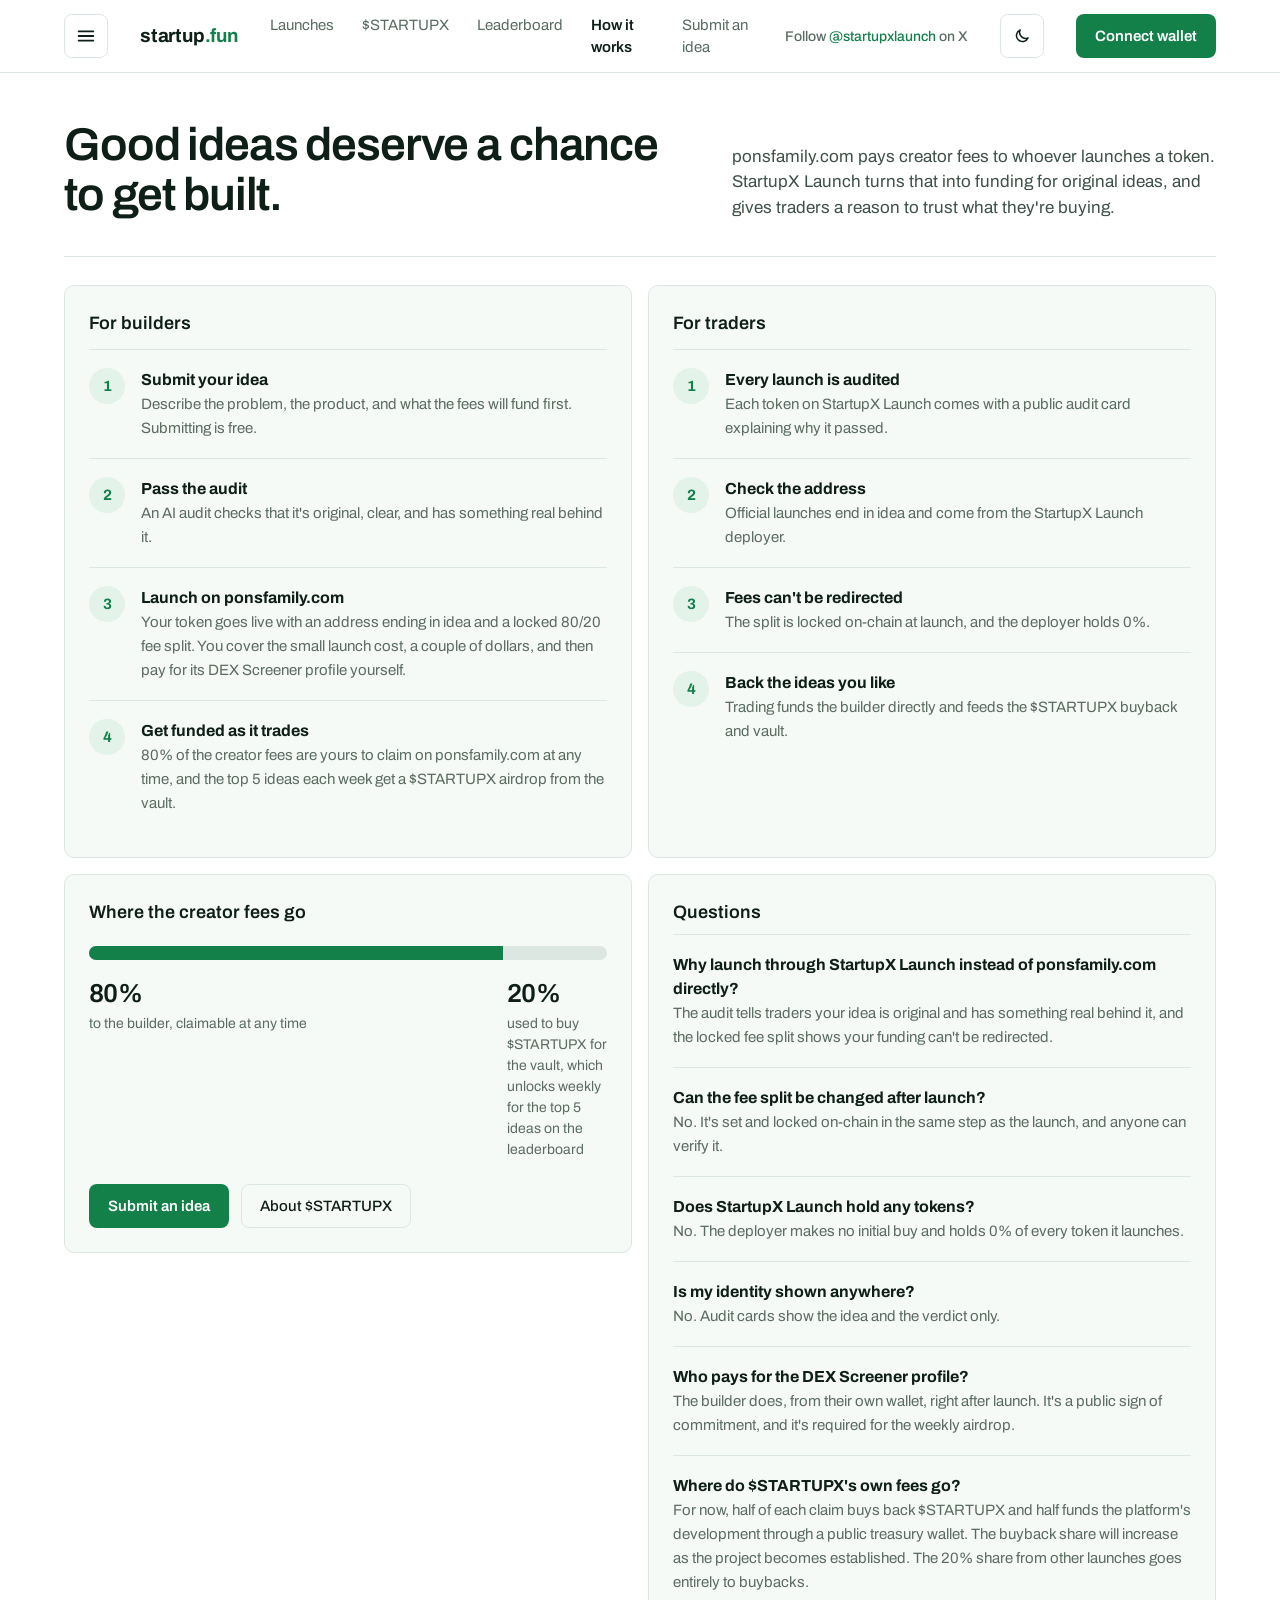
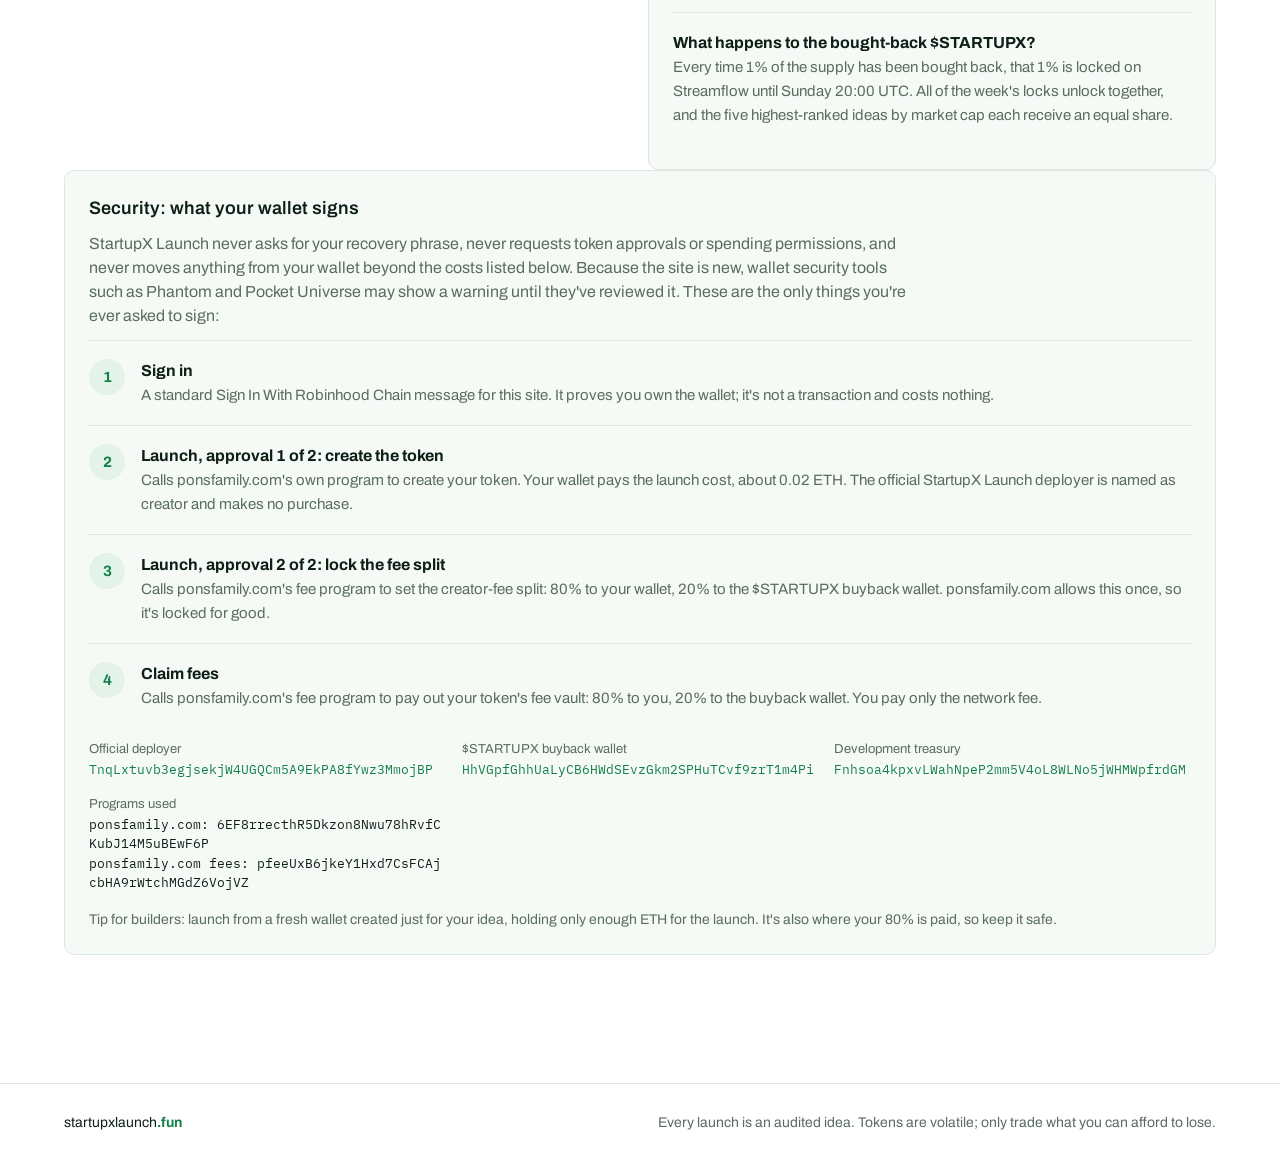
==== commit 526c9d20: "Fix navigation logo to startupxlaunch.fun" ====
--- a/how-it-works/index.html
+++ b/how-it-works/index.html
@@ -1 +1 @@
-<!DOCTYPE html><!--tbZa5Lb5Ulv_Qrmg43LzA--><html lang="en"><head><meta charSet="utf-8"/><meta name="viewport" content="width=device-width, initial-scale=1"/><link rel="stylesheet" href="/assets_next/static/css/5ab46a1130bb1304.css" data-precedence="next"/><link rel="preload" as="script" fetchPriority="low" href="/assets_next/static/chunks/webpack-f0d5c2556fe3bf2b.js"/><script src="/assets_next/static/chunks/4bd1b696-c023c6e3521b1417.js" async=""></script><script src="/assets_next/static/chunks/255-2dbbf79f36f0dfa2.js" async=""></script><script src="/assets_next/static/chunks/main-app-f9b5d20365cb8be2.js" async=""></script><script src="/assets_next/static/chunks/3a91511d-133c0fd4f6ef4294.js" async=""></script><script src="/assets_next/static/chunks/619-ba102abea3e3d0e4.js" async=""></script><script src="/assets_next/static/chunks/660-320f874a6a01d422.js" async=""></script><script src="/assets_next/static/chunks/265-3315e321e8a54761.js" async=""></script><script src="/assets_next/static/chunks/app/layout-0742bf90d563e5ab.js" async=""></script><script src="/assets_next/static/chunks/app/how-it-works/page-81339f25fa4a110a.js" async=""></script><title>StartupX Launch</title><meta name="description" content="Good ideas deserve a chance. Audited startup ideas, launched on ponsfamily.com. 80% of the creator fees fund the build."/><meta name="twitter:card" content="summary_large_image"/><meta name="twitter:site" content="@startupxlaunch"/><meta name="twitter:title" content="StartupX Launch"/><meta name="twitter:description" content="Good ideas deserve a chance. Audited startup ideas, launched on ponsfamily.com. 80% of the creator fees fund the build."/><link rel="icon" href="/favicon.ico" type="image/x-icon" sizes="16x16"/><link rel="icon" href="/icon.svg?55dafb9e9b992100" type="image/svg+xml" sizes="any"/><link rel="apple-touch-icon" href="/apple-icon.png?d1e3b187be43faf4" type="image/png" sizes="180x180"/><script>(function(){try{var t=localStorage.getItem('theme');if(t!=='light'&&t!=='dark'){t=matchMedia('(prefers-color-scheme: dark)').matches?'dark':'light'}document.documentElement.dataset.theme=t}catch(e){document.documentElement.dataset.theme='light'}})();</script><script src="/assets_next/static/chunks/polyfills-42372ed130431b0a.js" noModule=""></script></head><body><div hidden=""><!--$--><!--/$--></div><header class="site-header"><div class="header-inner"><button class="icon-btn menu-btn" aria-label="Open menu" aria-expanded="false"><svg width="22" height="22" viewBox="0 0 24 24" fill="none" stroke="currentColor" stroke-width="2" stroke-linecap="round" stroke-linejoin="round" aria-hidden="true"><path d="M4 7h16M4 12h16M4 17h16"></path></svg></button><a class="wordmark" href="/">startup<span>.fun</span></a><nav aria-label="Main" class="main-nav"><a href="/">Launches</a><a href="/startup">$STARTUP</a><a href="/leaderboard">Leaderboard</a><a aria-current="page" href="/how-it-works">How it works</a><a href="/submit">Submit an idea</a></nav><a class="x-link" href="https://x.com/startupxlaunch" target="_blank" rel="noopener noreferrer">Follow <span>@startupxlaunch</span> on X</a><button class="icon-btn" aria-label="Switch to dark theme"><svg width="18" height="18" viewBox="0 0 24 24" fill="none" stroke="currentColor" stroke-width="2" stroke-linecap="round" stroke-linejoin="round" aria-hidden="true"><path d="M20 14.5A8 8 0 0 1 9.5 4a8 8 0 1 0 10.5 10.5z"></path></svg></button><button class="btn btn-primary">Connect wallet</button></div></header><main class="page"><section class="hero split"><h1>Good ideas deserve a chance to get built.</h1><p class="lead" style="margin:0">ponsfamily.com pays creator fees to whoever launches a token. StartupX Launch turns that into funding for original ideas, and gives traders a reason to trust what they&#x27;re buying.</p></section><div class="stack"><div class="grid-3" style="grid-template-columns:repeat(2, minmax(0, 1fr))"><div class="card"><h2>For builders</h2><ol class="steps"><li><span class="n">1</span><div><b>Submit your idea</b><span>Describe the problem, the product, and what the fees will fund first. Submitting is free.</span></div></li><li><span class="n">2</span><div><b>Pass the audit</b><span>An AI audit checks that it&#x27;s original, clear, and has something real behind it.</span></div></li><li><span class="n">3</span><div><b>Launch on ponsfamily.com</b><span>Your token goes live with an address ending in idea and a locked 80/20 fee split. You cover the small launch cost, a couple of dollars, and then pay for its DEX Screener profile yourself.</span></div></li><li><span class="n">4</span><div><b>Get funded as it trades</b><span>80% of the creator fees are yours to claim on ponsfamily.com at any time, and the top 5 ideas each week get a $STARTUP airdrop from the vault.</span></div></li></ol></div><div class="card"><h2>For traders</h2><ol class="steps"><li><span class="n">1</span><div><b>Every launch is audited</b><span>Each token on StartupX Launch comes with a public audit card explaining why it passed.</span></div></li><li><span class="n">2</span><div><b>Check the address</b><span>Official launches end in idea and come from the StartupX Launch deployer.</span></div></li><li><span class="n">3</span><div><b>Fees can&#x27;t be redirected</b><span>The split is locked on-chain at launch, and the deployer holds 0%.</span></div></li><li><span class="n">4</span><div><b>Back the ideas you like</b><span>Trading funds the builder directly and feeds the $STARTUP buyback and vault.</span></div></li></ol></div></div><div class="grid-3" style="grid-template-columns:repeat(2, minmax(0, 1fr));align-items:start"><div class="card"><h2>Where the creator fees go</h2><div class="feebar" style="height:14px;margin-top:20px"><div style="width:80%"></div></div><div style="display:grid;grid-template-columns:4fr 1fr;gap:16px;margin-top:14px"><div><div class="stat-value">80%</div><div class="muted" style="font-size:14px">to the builder, claimable at any time</div></div><div><div class="stat-value">20%</div><div class="muted" style="font-size:14px">used to buy $STARTUP for the vault, which unlocks weekly for the top 5 ideas on the leaderboard</div></div></div><div class="row" style="margin-top:24px"><a class="btn btn-primary" href="/submit">Submit an idea</a><a class="btn btn-secondary" href="/startup">About $STARTUP</a></div></div><div class="card"><h2>Questions</h2><div style="margin-top:8px"><div style="padding:18px 0;border-top:1px solid var(--line)"><b style="display:block;font-size:16px">Why launch through StartupX Launch instead of ponsfamily.com directly?</b><span class="muted" style="font-size:15px">The audit tells traders your idea is original and has something real behind it, and the locked fee split shows your funding can&#x27;t be redirected.</span></div><div style="padding:18px 0;border-top:1px solid var(--line)"><b style="display:block;font-size:16px">Can the fee split be changed after launch?</b><span class="muted" style="font-size:15px">No. It&#x27;s set and locked on-chain in the same step as the launch, and anyone can verify it.</span></div><div style="padding:18px 0;border-top:1px solid var(--line)"><b style="display:block;font-size:16px">Does StartupX Launch hold any tokens?</b><span class="muted" style="font-size:15px">No. The deployer makes no initial buy and holds 0% of every token it launches.</span></div><div style="padding:18px 0;border-top:1px solid var(--line)"><b style="display:block;font-size:16px">Is my identity shown anywhere?</b><span class="muted" style="font-size:15px">No. Audit cards show the idea and the verdict only.</span></div><div style="padding:18px 0;border-top:1px solid var(--line)"><b style="display:block;font-size:16px">Who pays for the DEX Screener profile?</b><span class="muted" style="font-size:15px">The builder does, from their own wallet, right after launch. It&#x27;s a public sign of commitment, and it&#x27;s required for the weekly airdrop.</span></div><div style="padding:18px 0;border-top:1px solid var(--line)"><b style="display:block;font-size:16px">Where do $STARTUP&#x27;s own fees go?</b><span class="muted" style="font-size:15px">For now, half of each claim buys back $STARTUP and half funds the platform&#x27;s development through a public treasury wallet. The buyback share will increase as the project becomes established. The 20% share from other launches goes entirely to buybacks.</span></div><div style="padding:18px 0;border-top:1px solid var(--line)"><b style="display:block;font-size:16px">What happens to the bought-back $STARTUP?</b><span class="muted" style="font-size:15px">Every time 1% of the supply has been bought back, that 1% is locked on Streamflow until Sunday 20:00 UTC. All of the week&#x27;s locks unlock together, and the five highest-ranked ideas by market cap each receive an equal share.</span></div></div></div></div></div><section id="security" style="padding:0 0 64px;scroll-margin-top:90px"><div class="card"><h2>Security: what your wallet signs</h2><p class="muted" style="margin:10px 0 0;max-width:820px">StartupX Launch never asks for your recovery phrase, never requests token approvals or spending permissions, and never moves anything from your wallet beyond the costs listed below. Because the site is new, wallet security tools such as Phantom and Pocket Universe may show a warning until they&#x27;ve reviewed it. These are the only things you&#x27;re ever asked to sign:</p><ol class="steps" style="margin-top:12px"><li><span class="n">1</span><div><b>Sign in</b><span>A standard Sign In With Robinhood Chain message for this site. It proves you own the wallet; it&#x27;s not a transaction and costs nothing.</span></div></li><li><span class="n">2</span><div><b>Launch, approval 1 of 2: create the token</b><span>Calls ponsfamily.com&#x27;s own program to create your token. Your wallet pays the launch cost, about 0.02 ETH. The official StartupX Launch deployer is named as creator and makes no purchase.</span></div></li><li><span class="n">3</span><div><b>Launch, approval 2 of 2: lock the fee split</b><span>Calls ponsfamily.com&#x27;s fee program to set the creator-fee split: 80% to your wallet, 20% to the $STARTUP buyback wallet. ponsfamily.com allows this once, so it&#x27;s locked for good.</span></div></li><li><span class="n">4</span><div><b>Claim fees</b><span>Calls ponsfamily.com&#x27;s fee program to pay out your token&#x27;s fee vault: 80% to you, 20% to the buyback wallet. You pay only the network fee.</span></div></li></ol><div class="grid-3" style="margin-top:12px"><div><div class="stat-label">Official deployer</div><div class="mono" style="font-size:13px;word-break:break-all"><a class="accent" href="https://solscan.io/account/TnqLxtuvb3egjsekjW4UGQCm5A9EkPA8fYwz3MmojBP" target="_blank" rel="noopener noreferrer">TnqLxtuvb3egjsekjW4UGQCm5A9EkPA8fYwz3MmojBP</a></div></div><div><div class="stat-label">$STARTUP buyback wallet</div><div class="mono" style="font-size:13px;word-break:break-all"><a class="accent" href="https://solscan.io/account/HhVGpfGhhUaLyCB6HWdSEvzGkm2SPHuTCvf9zrT1m4Pi" target="_blank" rel="noopener noreferrer">HhVGpfGhhUaLyCB6HWdSEvzGkm2SPHuTCvf9zrT1m4Pi</a></div></div><div><div class="stat-label">Development treasury</div><div class="mono" style="font-size:13px;word-break:break-all"><a class="accent" href="https://solscan.io/account/Fnhsoa4kpxvLWahNpeP2mm5V4oL8WLNo5jWHMWpfrdGM" target="_blank" rel="noopener noreferrer">Fnhsoa4kpxvLWahNpeP2mm5V4oL8WLNo5jWHMWpfrdGM</a></div></div><div><div class="stat-label">Programs used</div><div class="mono" style="font-size:13px;word-break:break-all">ponsfamily.com: 6EF8rrecthR5Dkzon8Nwu78hRvfCKubJ14M5uBEwF6P<br/>ponsfamily.com fees: pfeeUxB6jkeY1Hxd7CsFCAjcbHA9rWtchMGdZ6VojVZ</div></div></div><p class="muted" style="margin:16px 0 0;font-size:14px">Tip for builders: launch from a fresh wallet created just for your idea, holding only enough ETH for the launch. It&#x27;s also where your 80% is paid, so keep it safe.</p></div></section></main><!--$--><!--/$--><footer class="site-footer"><span>startup<b>.fun</b></span><span class="muted">Every launch is an audited idea. Tokens are volatile; only trade what you can afford to lose.</span></footer><script src="/assets_next/static/chunks/webpack-f0d5c2556fe3bf2b.js" id="_R_" async=""></script><script>(self.__next_f=self.__next_f||[]).push([0])</script><script>self.__next_f.push([1,"1:\"$Sreact.fragment\"\n2:I[8839,[\"956\",\"static/chunks/3a91511d-133c0fd4f6ef4294.js\",\"619\",\"static/chunks/619-ba102abea3e3d0e4.js\",\"660\",\"static/chunks/660-320f874a6a01d422.js\",\"265\",\"static/chunks/265-3315e321e8a54761.js\",\"177\",\"static/chunks/app/layout-0742bf90d563e5ab.js\"],\"default\"]\n3:I[3361,[\"956\",\"static/chunks/3a91511d-133c0fd4f6ef4294.js\",\"619\",\"static/chunks/619-ba102abea3e3d0e4.js\",\"660\",\"static/chunks/660-320f874a6a01d422.js\",\"265\",\"static/chunks/265-3315e321e8a54761.js\",\"177\",\"static/chunks/app/layout-0742bf90d563e5ab.js\"],\"default\"]\n4:I[9766,[],\"\"]\n5:I[8924,[],\"\"]\nd:I[7150,[],\"\"]\n:HL[\"/assets_next/static/css/5ab46a1130bb1304.css\",\"style\"]\n"])</script><script>self.__next_f.push([1,"0:{\"P\":null,\"b\":\"tbZa5Lb5Ulv-Qrmg43LzA\",\"p\":\"\",\"c\":[\"\",\"how-it-works\"],\"i\":false,\"f\":[[[\"\",{\"children\":[\"how-it-works\",{\"children\":[\"__PAGE__\",{}]}]},\"$undefined\",\"$undefined\",true],[\"\",[\"$\",\"$1\",\"c\",{\"children\":[[[\"$\",\"link\",\"0\",{\"rel\":\"stylesheet\",\"href\":\"/assets_next/static/css/5ab46a1130bb1304.css\",\"precedence\":\"next\",\"crossOrigin\":\"$undefined\",\"nonce\":\"$undefined\"}]],[\"$\",\"html\",null,{\"lang\":\"en\",\"suppressHydrationWarning\":true,\"children\":[[\"$\",\"head\",null,{\"children\":[\"$\",\"script\",null,{\"dangerouslySetInnerHTML\":{\"__html\":\"(function(){try{var t=localStorage.getItem('theme');if(t!=='light'\u0026\u0026t!=='dark'){t=matchMedia('(prefers-color-scheme: dark)').matches?'dark':'light'}document.documentElement.dataset.theme=t}catch(e){document.documentElement.dataset.theme='light'}})();\"}}]}],[\"$\",\"body\",null,{\"children\":[\"$\",\"$L2\",null,{\"children\":[[\"$\",\"$L3\",null,{}],[\"$\",\"$L4\",null,{\"parallelRouterKey\":\"children\",\"error\":\"$undefined\",\"errorStyles\":\"$undefined\",\"errorScripts\":\"$undefined\",\"template\":[\"$\",\"$L5\",null,{}],\"templateStyles\":\"$undefined\",\"templateScripts\":\"$undefined\",\"notFound\":[[[\"$\",\"title\",null,{\"children\":\"404: This page could not be found.\"}],[\"$\",\"div\",null,{\"style\":{\"fontFamily\":\"system-ui,\\\"Segoe UI\\\",Roboto,Helvetica,Arial,sans-serif,\\\"Apple Color Emoji\\\",\\\"Segoe UI Emoji\\\"\",\"height\":\"100vh\",\"textAlign\":\"center\",\"display\":\"flex\",\"flexDirection\":\"column\",\"alignItems\":\"center\",\"justifyContent\":\"center\"},\"children\":[\"$\",\"div\",null,{\"children\":[[\"$\",\"style\",null,{\"dangerouslySetInnerHTML\":{\"__html\":\"body{color:#000;background:#fff;margin:0}.next-error-h1{border-right:1px solid rgba(0,0,0,.3)}@media (prefers-color-scheme:dark){body{color:#fff;background:#000}.next-error-h1{border-right:1px solid rgba(255,255,255,.3)}}\"}}],[\"$\",\"h1\",null,{\"className\":\"next-error-h1\",\"style\":{\"display\":\"inline-block\",\"margin\":\"0 20px 0 0\",\"padding\":\"0 23px 0 0\",\"fontSize\":24,\"fontWeight\":500,\"verticalAlign\":\"top\",\"lineHeight\":\"49px\"},\"children\":404}],[\"$\",\"div\",null,{\"style\":{\"display\":\"inline-block\"},\"children\":[\"$\",\"h2\",null,{\"style\":{\"fontSize\":14,\"fontWeight\":400,\"lineHeight\":\"49px\",\"margin\":0},\"children\":\"This page could not be found.\"}]}]]}]}]],[]],\"forbidden\":\"$undefined\",\"unauthorized\":\"$undefined\"}],[\"$\",\"footer\",null,{\"className\":\"site-footer\",\"children\":[[\"$\",\"span\",null,{\"children\":[\"startup\",[\"$\",\"b\",null,{\"children\":\".fun\"}]]}],[\"$\",\"span\",null,{\"className\":\"muted\",\"children\":\"Every launch is an audited idea. Tokens are volatile; only trade what you can afford to lose.\"}]]}]]}]}]]}]]}],{\"children\":[\"how-it-works\",[\"$\",\"$1\",\"c\",{\"children\":[null,[\"$\",\"$L4\",null,{\"parallelRouterKey\":\"children\",\"error\":\"$undefined\",\"errorStyles\":\"$undefined\",\"errorScripts\":\"$undefined\",\"template\":[\"$\",\"$L5\",null,{}],\"templateStyles\":\"$undefined\",\"templateScripts\":\"$undefined\",\"notFound\":\"$undefined\",\"forbidden\":\"$undefined\",\"unauthorized\":\"$undefined\"}]]}],{\"children\":[\"__PAGE__\",[\"$\",\"$1\",\"c\",{\"children\":[[\"$\",\"main\",null,{\"className\":\"page\",\"children\":[[\"$\",\"section\",null,{\"className\":\"hero split\",\"children\":[[\"$\",\"h1\",null,{\"children\":\"Good ideas deserve a chance to get built.\"}],[\"$\",\"p\",null,{\"className\":\"lead\",\"style\":{\"margin\":0},\"children\":\"ponsfamily.com pays creator fees to whoever launches a token. StartupX Launch turns that into funding for original ideas, and gives traders a reason to trust what they're buying.\"}]]}],[\"$\",\"div\",null,{\"className\":\"stack\",\"children\":[[\"$\",\"div\",null,{\"className\":\"grid-3\",\"style\":{\"gridTemplateColumns\":\"repeat(2, minmax(0, 1fr))\"},\"children\":[[\"$\",\"div\",null,{\"className\":\"card\",\"children\":[[\"$\",\"h2\",null,{\"children\":\"For builders\"}],[\"$\",\"ol\",null,{\"className\":\"steps\",\"children\":[[\"$\",\"li\",\"Submit your idea\",{\"children\":[[\"$\",\"span\",null,{\"className\":\"n\",\"children\":1}],[\"$\",\"div\",null,{\"children\":[[\"$\",\"b\",null,{\"children\":\"Submit your idea\"}],[\"$\",\"span\",null,{\"children\":\"Describe the problem, the product, and what the fees will fund first. Submitting is free.\"}]]}]]}],[\"$\",\"li\",\"Pass the audit\",{\"children\":[[\"$\",\"span\",null,{\"className\":\"n\",\"children\":2}],[\"$\",\"div\",null,{\"children\":[[\"$\",\"b\",null,{\"children\":\"Pass the audit\"}],[\"$\",\"span\",null,{\"children\":\"An AI audit checks that it's original, clear, and has something real behind it.\"}]]}]]}],[\"$\",\"li\",\"Launch on ponsfamily.com\",{\"children\":[[\"$\",\"span\",null,{\"className\":\"n\",\"children\":3}],[\"$\",\"div\",null,{\"children\":[[\"$\",\"b\",null,{\"children\":\"Launch on ponsfamily.com\"}],[\"$\",\"span\",null,{\"children\":\"Your token goes live with an address ending in idea and a locked 80/20 fee split. You cover the small launch cost, a couple of dollars, and then pay for its DEX Screener profile yourself.\"}]]}]]}],[\"$\",\"li\",\"Get funded as it trades\",{\"children\":[\"$L6\",\"$L7\"]}]]}]]}],\"$L8\"]}],\"$L9\"]}],\"$La\"]}],null,\"$Lb\"]}],{},null,false]},null,false]},null,false],\"$Lc\",false]],\"m\":\"$undefined\",\"G\":[\"$d\",[]],\"s\":false,\"S\":true}\n"])</script><script>self.__next_f.push([1,"e:I[2619,[\"619\",\"static/chunks/619-ba102abea3e3d0e4.js\",\"376\",\"static/chunks/app/how-it-works/page-81339f25fa4a110a.js\"],\"\"]\nf:I[4431,[],\"OutletBoundary\"]\n11:I[5278,[],\"AsyncMetadataOutlet\"]\n13:I[4431,[],\"ViewportBoundary\"]\n15:I[4431,[],\"MetadataBoundary\"]\n16:\"$Sreact.suspense\"\n6:[\"$\",\"span\",null,{\"className\":\"n\",\"children\":4}]\n7:[\"$\",\"div\",null,{\"children\":[[\"$\",\"b\",null,{\"children\":\"Get funded as it trades\"}],[\"$\",\"span\",null,{\"children\":\"80% of the creator fees are yours to claim on ponsfamily.com at any time, and the top 5 ideas each week get a $STARTUP airdrop from the vault.\"}]]}]\n"])</script><script>self.__next_f.push([1,"8:[\"$\",\"div\",null,{\"className\":\"card\",\"children\":[[\"$\",\"h2\",null,{\"children\":\"For traders\"}],[\"$\",\"ol\",null,{\"className\":\"steps\",\"children\":[[\"$\",\"li\",\"Every launch is audited\",{\"children\":[[\"$\",\"span\",null,{\"className\":\"n\",\"children\":1}],[\"$\",\"div\",null,{\"children\":[[\"$\",\"b\",null,{\"children\":\"Every launch is audited\"}],[\"$\",\"span\",null,{\"children\":\"Each token on StartupX Launch comes with a public audit card explaining why it passed.\"}]]}]]}],[\"$\",\"li\",\"Check the address\",{\"children\":[[\"$\",\"span\",null,{\"className\":\"n\",\"children\":2}],[\"$\",\"div\",null,{\"children\":[[\"$\",\"b\",null,{\"children\":\"Check the address\"}],[\"$\",\"span\",null,{\"children\":\"Official launches end in idea and come from the StartupX Launch deployer.\"}]]}]]}],[\"$\",\"li\",\"Fees can't be redirected\",{\"children\":[[\"$\",\"span\",null,{\"className\":\"n\",\"children\":3}],[\"$\",\"div\",null,{\"children\":[[\"$\",\"b\",null,{\"children\":\"Fees can't be redirected\"}],[\"$\",\"span\",null,{\"children\":\"The split is locked on-chain at launch, and the deployer holds 0%.\"}]]}]]}],[\"$\",\"li\",\"Back the ideas you like\",{\"children\":[[\"$\",\"span\",null,{\"className\":\"n\",\"children\":4}],[\"$\",\"div\",null,{\"children\":[[\"$\",\"b\",null,{\"children\":\"Back the ideas you like\"}],[\"$\",\"span\",null,{\"children\":\"Trading funds the builder directly and feeds the $STARTUP buyback and vault.\"}]]}]]}]]}]]}]\n"])</script><script>self.__next_f.push([1,"9:[\"$\",\"div\",null,{\"className\":\"grid-3\",\"style\":{\"gridTemplateColumns\":\"repeat(2, minmax(0, 1fr))\",\"alignItems\":\"start\"},\"children\":[[\"$\",\"div\",null,{\"className\":\"card\",\"children\":[[\"$\",\"h2\",null,{\"children\":\"Where the creator fees go\"}],[\"$\",\"div\",null,{\"className\":\"feebar\",\"style\":{\"height\":14,\"marginTop\":20},\"children\":[\"$\",\"div\",null,{\"style\":{\"width\":\"80%\"}}]}],[\"$\",\"div\",null,{\"style\":{\"display\":\"grid\",\"gridTemplateColumns\":\"4fr 1fr\",\"gap\":16,\"marginTop\":14},\"children\":[[\"$\",\"div\",null,{\"children\":[[\"$\",\"div\",null,{\"className\":\"stat-value\",\"children\":\"80%\"}],[\"$\",\"div\",null,{\"className\":\"muted\",\"style\":{\"fontSize\":14},\"children\":\"to the builder, claimable at any time\"}]]}],[\"$\",\"div\",null,{\"children\":[[\"$\",\"div\",null,{\"className\":\"stat-value\",\"children\":\"20%\"}],[\"$\",\"div\",null,{\"className\":\"muted\",\"style\":{\"fontSize\":14},\"children\":\"used to buy $STARTUP for the vault, which unlocks weekly for the top 5 ideas on the leaderboard\"}]]}]]}],[\"$\",\"div\",null,{\"className\":\"row\",\"style\":{\"marginTop\":24},\"children\":[[\"$\",\"$Le\",null,{\"href\":\"/submit\",\"className\":\"btn btn-primary\",\"children\":\"Submit an idea\"}],[\"$\",\"$Le\",null,{\"href\":\"/startup\",\"className\":\"btn btn-secondary\",\"children\":\"About $STARTUP\"}]]}]]}],[\"$\",\"div\",null,{\"className\":\"card\",\"children\":[[\"$\",\"h2\",null,{\"children\":\"Questions\"}],[\"$\",\"div\",null,{\"style\":{\"marginTop\":8},\"children\":[[\"$\",\"div\",\"Why launch through StartupX Launch instead of ponsfamily.com directly?\",{\"style\":{\"padding\":\"18px 0\",\"borderTop\":\"1px solid var(--line)\"},\"children\":[[\"$\",\"b\",null,{\"style\":{\"display\":\"block\",\"fontSize\":16},\"children\":\"Why launch through StartupX Launch instead of ponsfamily.com directly?\"}],[\"$\",\"span\",null,{\"className\":\"muted\",\"style\":{\"fontSize\":15},\"children\":\"The audit tells traders your idea is original and has something real behind it, and the locked fee split shows your funding can't be redirected.\"}]]}],[\"$\",\"div\",\"Can the fee split be changed after launch?\",{\"style\":{\"padding\":\"18px 0\",\"borderTop\":\"1px solid var(--line)\"},\"children\":[[\"$\",\"b\",null,{\"style\":{\"display\":\"block\",\"fontSize\":16},\"children\":\"Can the fee split be changed after launch?\"}],[\"$\",\"span\",null,{\"className\":\"muted\",\"style\":{\"fontSize\":15},\"children\":\"No. It's set and locked on-chain in the same step as the launch, and anyone can verify it.\"}]]}],[\"$\",\"div\",\"Does StartupX Launch hold any tokens?\",{\"style\":{\"padding\":\"18px 0\",\"borderTop\":\"1px solid var(--line)\"},\"children\":[[\"$\",\"b\",null,{\"style\":{\"display\":\"block\",\"fontSize\":16},\"children\":\"Does StartupX Launch hold any tokens?\"}],[\"$\",\"span\",null,{\"className\":\"muted\",\"style\":{\"fontSize\":15},\"children\":\"No. The deployer makes no initial buy and holds 0% of every token it launches.\"}]]}],[\"$\",\"div\",\"Is my identity shown anywhere?\",{\"style\":{\"padding\":\"18px 0\",\"borderTop\":\"1px solid var(--line)\"},\"children\":[[\"$\",\"b\",null,{\"style\":{\"display\":\"block\",\"fontSize\":16},\"children\":\"Is my identity shown anywhere?\"}],[\"$\",\"span\",null,{\"className\":\"muted\",\"style\":{\"fontSize\":15},\"children\":\"No. Audit cards show the idea and the verdict only.\"}]]}],[\"$\",\"div\",\"Who pays for the DEX Screener profile?\",{\"style\":{\"padding\":\"18px 0\",\"borderTop\":\"1px solid var(--line)\"},\"children\":[[\"$\",\"b\",null,{\"style\":{\"display\":\"block\",\"fontSize\":16},\"children\":\"Who pays for the DEX Screener profile?\"}],[\"$\",\"span\",null,{\"className\":\"muted\",\"style\":{\"fontSize\":15},\"children\":\"The builder does, from their own wallet, right after launch. It's a public sign of commitment, and it's required for the weekly airdrop.\"}]]}],[\"$\",\"div\",\"Where do $STARTUP's own fees go?\",{\"style\":{\"padding\":\"18px 0\",\"borderTop\":\"1px solid var(--line)\"},\"children\":[[\"$\",\"b\",null,{\"style\":{\"display\":\"block\",\"fontSize\":16},\"children\":\"Where do $STARTUP's own fees go?\"}],[\"$\",\"span\",null,{\"className\":\"muted\",\"style\":{\"fontSize\":15},\"children\":\"For now, half of each claim buys back $STARTUP and half funds the platform's development through a public treasury wallet. The buyback share will increase as the project becomes established. The 20% share from other launches goes entirely to buybacks.\"}]]}],[\"$\",\"div\",\"What happens to the bought-back $STARTUP?\",{\"style\":{\"padding\":\"18px 0\",\"borderTop\":\"1px solid var(--line)\"},\"children\":[[\"$\",\"b\",null,{\"style\":{\"display\":\"block\",\"fontSize\":16},\"children\":\"What happens to the bought-back $STARTUP?\"}],[\"$\",\"span\",null,{\"className\":\"muted\",\"style\":{\"fontSize\":15},\"children\":\"Every time 1% of the supply has been bought back, that 1% is locked on Streamflow until Sunday 20:00 UTC. All of the week's locks unlock together, and the five highest-ranked ideas by market cap each receive an equal share.\"}]]}]]}]]}]]}]\n"])</script><script>self.__next_f.push([1,"a:[\"$\",\"section\",null,{\"id\":\"security\",\"style\":{\"padding\":\"0 0 64px\",\"scrollMarginTop\":90},\"children\":[\"$\",\"div\",null,{\"className\":\"card\",\"children\":[[\"$\",\"h2\",null,{\"children\":\"Security: what your wallet signs\"}],[\"$\",\"p\",null,{\"className\":\"muted\",\"style\":{\"margin\":\"10px 0 0\",\"maxWidth\":820},\"children\":\"StartupX Launch never asks for your recovery phrase, never requests token approvals or spending permissions, and never moves anything from your wallet beyond the costs listed below. Because the site is new, wallet security tools such as Phantom and Pocket Universe may show a warning until they've reviewed it. These are the only things you're ever asked to sign:\"}],[\"$\",\"ol\",null,{\"className\":\"steps\",\"style\":{\"marginTop\":12},\"children\":[[\"$\",\"li\",\"Sign in\",{\"children\":[[\"$\",\"span\",null,{\"className\":\"n\",\"children\":1}],[\"$\",\"div\",null,{\"children\":[[\"$\",\"b\",null,{\"children\":\"Sign in\"}],[\"$\",\"span\",null,{\"children\":\"A standard Sign In With Robinhood Chain message for this site. It proves you own the wallet; it's not a transaction and costs nothing.\"}]]}]]}],[\"$\",\"li\",\"Launch, approval 1 of 2: create the token\",{\"children\":[[\"$\",\"span\",null,{\"className\":\"n\",\"children\":2}],[\"$\",\"div\",null,{\"children\":[[\"$\",\"b\",null,{\"children\":\"Launch, approval 1 of 2: create the token\"}],[\"$\",\"span\",null,{\"children\":\"Calls ponsfamily.com's own program to create your token. Your wallet pays the launch cost, about 0.02 ETH. The official StartupX Launch deployer is named as creator and makes no purchase.\"}]]}]]}],[\"$\",\"li\",\"Launch, approval 2 of 2: lock the fee split\",{\"children\":[[\"$\",\"span\",null,{\"className\":\"n\",\"children\":3}],[\"$\",\"div\",null,{\"children\":[[\"$\",\"b\",null,{\"children\":\"Launch, approval 2 of 2: lock the fee split\"}],[\"$\",\"span\",null,{\"children\":\"Calls ponsfamily.com's fee program to set the creator-fee split: 80% to your wallet, 20% to the $STARTUP buyback wallet. ponsfamily.com allows this once, so it's locked for good.\"}]]}]]}],[\"$\",\"li\",\"Claim fees\",{\"children\":[[\"$\",\"span\",null,{\"className\":\"n\",\"children\":4}],[\"$\",\"div\",null,{\"children\":[[\"$\",\"b\",null,{\"children\":\"Claim fees\"}],[\"$\",\"span\",null,{\"children\":\"Calls ponsfamily.com's fee program to pay out your token's fee vault: 80% to you, 20% to the buyback wallet. You pay only the network fee.\"}]]}]]}]]}],[\"$\",\"div\",null,{\"className\":\"grid-3\",\"style\":{\"marginTop\":12},\"children\":[[\"$\",\"div\",null,{\"children\":[[\"$\",\"div\",null,{\"className\":\"stat-label\",\"children\":\"Official deployer\"}],[\"$\",\"div\",null,{\"className\":\"mono\",\"style\":{\"fontSize\":13,\"wordBreak\":\"break-all\"},\"children\":[\"$\",\"a\",null,{\"className\":\"accent\",\"href\":\"https://solscan.io/account/TnqLxtuvb3egjsekjW4UGQCm5A9EkPA8fYwz3MmojBP\",\"target\":\"_blank\",\"rel\":\"noopener noreferrer\",\"children\":\"TnqLxtuvb3egjsekjW4UGQCm5A9EkPA8fYwz3MmojBP\"}]}]]}],[\"$\",\"div\",null,{\"children\":[[\"$\",\"div\",null,{\"className\":\"stat-label\",\"children\":\"$$STARTUP buyback wallet\"}],[\"$\",\"div\",null,{\"className\":\"mono\",\"style\":{\"fontSize\":13,\"wordBreak\":\"break-all\"},\"children\":[\"$\",\"a\",null,{\"className\":\"accent\",\"href\":\"https://solscan.io/account/HhVGpfGhhUaLyCB6HWdSEvzGkm2SPHuTCvf9zrT1m4Pi\",\"target\":\"_blank\",\"rel\":\"noopener noreferrer\",\"children\":\"HhVGpfGhhUaLyCB6HWdSEvzGkm2SPHuTCvf9zrT1m4Pi\"}]}]]}],[\"$\",\"div\",null,{\"children\":[[\"$\",\"div\",null,{\"className\":\"stat-label\",\"children\":\"Development treasury\"}],[\"$\",\"div\",null,{\"className\":\"mono\",\"style\":{\"fontSize\":13,\"wordBreak\":\"break-all\"},\"children\":[\"$\",\"a\",null,{\"className\":\"accent\",\"href\":\"https://solscan.io/account/Fnhsoa4kpxvLWahNpeP2mm5V4oL8WLNo5jWHMWpfrdGM\",\"target\":\"_blank\",\"rel\":\"noopener noreferrer\",\"children\":\"Fnhsoa4kpxvLWahNpeP2mm5V4oL8WLNo5jWHMWpfrdGM\"}]}]]}],[\"$\",\"div\",null,{\"children\":[[\"$\",\"div\",null,{\"className\":\"stat-label\",\"children\":\"Programs used\"}],[\"$\",\"div\",null,{\"className\":\"mono\",\"style\":{\"fontSize\":13,\"wordBreak\":\"break-all\"},\"children\":[\"ponsfamily.com: 6EF8rrecthR5Dkzon8Nwu78hRvfCKubJ14M5uBEwF6P\",[\"$\",\"br\",null,{}],\"ponsfamily.com fees: pfeeUxB6jkeY1Hxd7CsFCAjcbHA9rWtchMGdZ6VojVZ\"]}]]}]]}],[\"$\",\"p\",null,{\"className\":\"muted\",\"style\":{\"margin\":\"16px 0 0\",\"fontSize\":14},\"children\":\"Tip for builders: launch from a fresh wallet created just for your idea, holding only enough ETH for the launch. It's also where your 80% is paid, so keep it safe.\"}]]}]}]\n"])</script><script>self.__next_f.push([1,"b:[\"$\",\"$Lf\",null,{\"children\":[\"$L10\",[\"$\",\"$L11\",null,{\"promise\":\"$@12\"}]]}]\nc:[\"$\",\"$1\",\"h\",{\"children\":[null,[[\"$\",\"$L13\",null,{\"children\":\"$L14\"}],null],[\"$\",\"$L15\",null,{\"children\":[\"$\",\"div\",null,{\"hidden\":true,\"children\":[\"$\",\"$16\",null,{\"fallback\":null,\"children\":\"$L17\"}]}]}]]}]\n"])</script><script>self.__next_f.push([1,"14:[[\"$\",\"meta\",\"0\",{\"charSet\":\"utf-8\"}],[\"$\",\"meta\",\"1\",{\"name\":\"viewport\",\"content\":\"width=device-width, initial-scale=1\"}]]\n10:null\n"])</script><script>self.__next_f.push([1,"18:I[622,[],\"IconMark\"]\n"])</script><script>self.__next_f.push([1,"12:{\"metadata\":[[\"$\",\"title\",\"0\",{\"children\":\"StartupX Launch\"}],[\"$\",\"meta\",\"1\",{\"name\":\"description\",\"content\":\"Good ideas deserve a chance. Audited startup ideas, launched on ponsfamily.com. 80% of the creator fees fund the build.\"}],[\"$\",\"meta\",\"2\",{\"name\":\"twitter:card\",\"content\":\"summary_large_image\"}],[\"$\",\"meta\",\"3\",{\"name\":\"twitter:site\",\"content\":\"@startupxlaunch\"}],[\"$\",\"meta\",\"4\",{\"name\":\"twitter:title\",\"content\":\"StartupX Launch\"}],[\"$\",\"meta\",\"5\",{\"name\":\"twitter:description\",\"content\":\"Good ideas deserve a chance. Audited startup ideas, launched on ponsfamily.com. 80% of the creator fees fund the build.\"}],[\"$\",\"link\",\"6\",{\"rel\":\"icon\",\"href\":\"/favicon.ico\",\"type\":\"image/x-icon\",\"sizes\":\"16x16\"}],[\"$\",\"link\",\"7\",{\"rel\":\"icon\",\"href\":\"/icon.svg?55dafb9e9b992100\",\"type\":\"image/svg+xml\",\"sizes\":\"any\"}],[\"$\",\"link\",\"8\",{\"rel\":\"apple-touch-icon\",\"href\":\"/apple-icon.png?d1e3b187be43faf4\",\"type\":\"image/png\",\"sizes\":\"180x180\"}],[\"$\",\"$L18\",\"9\",{}]],\"error\":null,\"digest\":\"$undefined\"}\n"])</script><script>self.__next_f.push([1,"17:\"$12:metadata\"\n"])</script></body></html>+<!DOCTYPE html><!--tbZa5Lb5Ulv_Qrmg43LzA--><html lang="en"><head><meta charSet="utf-8"/><meta name="viewport" content="width=device-width, initial-scale=1"/><link rel="stylesheet" href="/assets_next/static/css/5ab46a1130bb1304.css" data-precedence="next"/><link rel="preload" as="script" fetchPriority="low" href="/assets_next/static/chunks/webpack-f0d5c2556fe3bf2b.js"/><script src="/assets_next/static/chunks/4bd1b696-c023c6e3521b1417.js" async=""></script><script src="/assets_next/static/chunks/255-2dbbf79f36f0dfa2.js" async=""></script><script src="/assets_next/static/chunks/main-app-f9b5d20365cb8be2.js" async=""></script><script src="/assets_next/static/chunks/3a91511d-133c0fd4f6ef4294.js" async=""></script><script src="/assets_next/static/chunks/619-ba102abea3e3d0e4.js" async=""></script><script src="/assets_next/static/chunks/660-320f874a6a01d422.js" async=""></script><script src="/assets_next/static/chunks/265-3315e321e8a54761.js" async=""></script><script src="/assets_next/static/chunks/app/layout-0742bf90d563e5ab.js" async=""></script><script src="/assets_next/static/chunks/app/how-it-works/page-81339f25fa4a110a.js" async=""></script><title>StartupX Launch</title><meta name="description" content="Good ideas deserve a chance. Audited startup ideas, launched on ponsfamily.com. 80% of the creator fees fund the build."/><meta name="twitter:card" content="summary_large_image"/><meta name="twitter:site" content="@startupxlaunch"/><meta name="twitter:title" content="StartupX Launch"/><meta name="twitter:description" content="Good ideas deserve a chance. Audited startup ideas, launched on ponsfamily.com. 80% of the creator fees fund the build."/><link rel="icon" href="/favicon.ico" type="image/x-icon" sizes="16x16"/><link rel="icon" href="/icon.svg?55dafb9e9b992100" type="image/svg+xml" sizes="any"/><link rel="apple-touch-icon" href="/apple-icon.png?d1e3b187be43faf4" type="image/png" sizes="180x180"/><script>(function(){try{var t=localStorage.getItem('theme');if(t!=='light'&&t!=='dark'){t=matchMedia('(prefers-color-scheme: dark)').matches?'dark':'light'}document.documentElement.dataset.theme=t}catch(e){document.documentElement.dataset.theme='light'}})();</script><script src="/assets_next/static/chunks/polyfills-42372ed130431b0a.js" noModule=""></script></head><body><div hidden=""><!--$--><!--/$--></div><header class="site-header"><div class="header-inner"><button class="icon-btn menu-btn" aria-label="Open menu" aria-expanded="false"><svg width="22" height="22" viewBox="0 0 24 24" fill="none" stroke="currentColor" stroke-width="2" stroke-linecap="round" stroke-linejoin="round" aria-hidden="true"><path d="M4 7h16M4 12h16M4 17h16"></path></svg></button><a class="wordmark" href="/">startupxlaunch<span>.fun</span></a><nav aria-label="Main" class="main-nav"><a href="/">Launches</a><a href="/startup">$STARTUPX</a><a href="/leaderboard">Leaderboard</a><a aria-current="page" href="/how-it-works">How it works</a><a href="/submit">Submit an idea</a></nav><a class="x-link" href="https://x.com/startupxlaunch" target="_blank" rel="noopener noreferrer">Follow <span>@startupxlaunch</span> on X</a><button class="icon-btn" aria-label="Switch to dark theme"><svg width="18" height="18" viewBox="0 0 24 24" fill="none" stroke="currentColor" stroke-width="2" stroke-linecap="round" stroke-linejoin="round" aria-hidden="true"><path d="M20 14.5A8 8 0 0 1 9.5 4a8 8 0 1 0 10.5 10.5z"></path></svg></button><button class="btn btn-primary">Connect wallet</button></div></header><main class="page"><section class="hero split"><h1>Good ideas deserve a chance to get built.</h1><p class="lead" style="margin:0">ponsfamily.com pays creator fees to whoever launches a token. StartupX Launch turns that into funding for original ideas, and gives traders a reason to trust what they&#x27;re buying.</p></section><div class="stack"><div class="grid-3" style="grid-template-columns:repeat(2, minmax(0, 1fr))"><div class="card"><h2>For builders</h2><ol class="steps"><li><span class="n">1</span><div><b>Submit your idea</b><span>Describe the problem, the product, and what the fees will fund first. Submitting is free.</span></div></li><li><span class="n">2</span><div><b>Pass the audit</b><span>An AI audit checks that it&#x27;s original, clear, and has something real behind it.</span></div></li><li><span class="n">3</span><div><b>Launch on ponsfamily.com</b><span>Your token goes live with an address ending in idea and a locked 80/20 fee split. You cover the small launch cost, a couple of dollars, and then pay for its DEX Screener profile yourself.</span></div></li><li><span class="n">4</span><div><b>Get funded as it trades</b><span>80% of the creator fees are yours to claim on ponsfamily.com at any time, and the top 5 ideas each week get a $STARTUPX airdrop from the vault.</span></div></li></ol></div><div class="card"><h2>For traders</h2><ol class="steps"><li><span class="n">1</span><div><b>Every launch is audited</b><span>Each token on StartupX Launch comes with a public audit card explaining why it passed.</span></div></li><li><span class="n">2</span><div><b>Check the address</b><span>Official launches end in idea and come from the StartupX Launch deployer.</span></div></li><li><span class="n">3</span><div><b>Fees can&#x27;t be redirected</b><span>The split is locked on-chain at launch, and the deployer holds 0%.</span></div></li><li><span class="n">4</span><div><b>Back the ideas you like</b><span>Trading funds the builder directly and feeds the $STARTUPX buyback and vault.</span></div></li></ol></div></div><div class="grid-3" style="grid-template-columns:repeat(2, minmax(0, 1fr));align-items:start"><div class="card"><h2>Where the creator fees go</h2><div class="feebar" style="height:14px;margin-top:20px"><div style="width:80%"></div></div><div style="display:grid;grid-template-columns:4fr 1fr;gap:16px;margin-top:14px"><div><div class="stat-value">80%</div><div class="muted" style="font-size:14px">to the builder, claimable at any time</div></div><div><div class="stat-value">20%</div><div class="muted" style="font-size:14px">used to buy $STARTUPX for the vault, which unlocks weekly for the top 5 ideas on the leaderboard</div></div></div><div class="row" style="margin-top:24px"><a class="btn btn-primary" href="/submit">Submit an idea</a><a class="btn btn-secondary" href="/startup">About $STARTUPX</a></div></div><div class="card"><h2>Questions</h2><div style="margin-top:8px"><div style="padding:18px 0;border-top:1px solid var(--line)"><b style="display:block;font-size:16px">Why launch through StartupX Launch instead of ponsfamily.com directly?</b><span class="muted" style="font-size:15px">The audit tells traders your idea is original and has something real behind it, and the locked fee split shows your funding can&#x27;t be redirected.</span></div><div style="padding:18px 0;border-top:1px solid var(--line)"><b style="display:block;font-size:16px">Can the fee split be changed after launch?</b><span class="muted" style="font-size:15px">No. It&#x27;s set and locked on-chain in the same step as the launch, and anyone can verify it.</span></div><div style="padding:18px 0;border-top:1px solid var(--line)"><b style="display:block;font-size:16px">Does StartupX Launch hold any tokens?</b><span class="muted" style="font-size:15px">No. The deployer makes no initial buy and holds 0% of every token it launches.</span></div><div style="padding:18px 0;border-top:1px solid var(--line)"><b style="display:block;font-size:16px">Is my identity shown anywhere?</b><span class="muted" style="font-size:15px">No. Audit cards show the idea and the verdict only.</span></div><div style="padding:18px 0;border-top:1px solid var(--line)"><b style="display:block;font-size:16px">Who pays for the DEX Screener profile?</b><span class="muted" style="font-size:15px">The builder does, from their own wallet, right after launch. It&#x27;s a public sign of commitment, and it&#x27;s required for the weekly airdrop.</span></div><div style="padding:18px 0;border-top:1px solid var(--line)"><b style="display:block;font-size:16px">Where do $STARTUPX&#x27;s own fees go?</b><span class="muted" style="font-size:15px">For now, half of each claim buys back $STARTUPX and half funds the platform&#x27;s development through a public treasury wallet. The buyback share will increase as the project becomes established. The 20% share from other launches goes entirely to buybacks.</span></div><div style="padding:18px 0;border-top:1px solid var(--line)"><b style="display:block;font-size:16px">What happens to the bought-back $STARTUPX?</b><span class="muted" style="font-size:15px">Every time 1% of the supply has been bought back, that 1% is locked on Streamflow until Sunday 20:00 UTC. All of the week&#x27;s locks unlock together, and the five highest-ranked ideas by market cap each receive an equal share.</span></div></div></div></div></div><section id="security" style="padding:0 0 64px;scroll-margin-top:90px"><div class="card"><h2>Security: what your wallet signs</h2><p class="muted" style="margin:10px 0 0;max-width:820px">StartupX Launch never asks for your recovery phrase, never requests token approvals or spending permissions, and never moves anything from your wallet beyond the costs listed below. Because the site is new, wallet security tools such as Phantom and Pocket Universe may show a warning until they&#x27;ve reviewed it. These are the only things you&#x27;re ever asked to sign:</p><ol class="steps" style="margin-top:12px"><li><span class="n">1</span><div><b>Sign in</b><span>A standard Sign In With Robinhood Chain message for this site. It proves you own the wallet; it&#x27;s not a transaction and costs nothing.</span></div></li><li><span class="n">2</span><div><b>Launch, approval 1 of 2: create the token</b><span>Calls ponsfamily.com&#x27;s own program to create your token. Your wallet pays the launch cost, about 0.02 ETH. The official StartupX Launch deployer is named as creator and makes no purchase.</span></div></li><li><span class="n">3</span><div><b>Launch, approval 2 of 2: lock the fee split</b><span>Calls ponsfamily.com&#x27;s fee program to set the creator-fee split: 80% to your wallet, 20% to the $STARTUPX buyback wallet. ponsfamily.com allows this once, so it&#x27;s locked for good.</span></div></li><li><span class="n">4</span><div><b>Claim fees</b><span>Calls ponsfamily.com&#x27;s fee program to pay out your token&#x27;s fee vault: 80% to you, 20% to the buyback wallet. You pay only the network fee.</span></div></li></ol><div class="grid-3" style="margin-top:12px"><div><div class="stat-label">Official deployer</div><div class="mono" style="font-size:13px;word-break:break-all"><a class="accent" href="https://solscan.io/account/TnqLxtuvb3egjsekjW4UGQCm5A9EkPA8fYwz3MmojBP" target="_blank" rel="noopener noreferrer">TnqLxtuvb3egjsekjW4UGQCm5A9EkPA8fYwz3MmojBP</a></div></div><div><div class="stat-label">$STARTUPX buyback wallet</div><div class="mono" style="font-size:13px;word-break:break-all"><a class="accent" href="https://solscan.io/account/HhVGpfGhhUaLyCB6HWdSEvzGkm2SPHuTCvf9zrT1m4Pi" target="_blank" rel="noopener noreferrer">HhVGpfGhhUaLyCB6HWdSEvzGkm2SPHuTCvf9zrT1m4Pi</a></div></div><div><div class="stat-label">Development treasury</div><div class="mono" style="font-size:13px;word-break:break-all"><a class="accent" href="https://solscan.io/account/Fnhsoa4kpxvLWahNpeP2mm5V4oL8WLNo5jWHMWpfrdGM" target="_blank" rel="noopener noreferrer">Fnhsoa4kpxvLWahNpeP2mm5V4oL8WLNo5jWHMWpfrdGM</a></div></div><div><div class="stat-label">Programs used</div><div class="mono" style="font-size:13px;word-break:break-all">ponsfamily.com: 6EF8rrecthR5Dkzon8Nwu78hRvfCKubJ14M5uBEwF6P<br/>ponsfamily.com fees: pfeeUxB6jkeY1Hxd7CsFCAjcbHA9rWtchMGdZ6VojVZ</div></div></div><p class="muted" style="margin:16px 0 0;font-size:14px">Tip for builders: launch from a fresh wallet created just for your idea, holding only enough ETH for the launch. It&#x27;s also where your 80% is paid, so keep it safe.</p></div></section></main><!--$--><!--/$--><footer class="site-footer"><span>startupxlaunch<b>.fun</b></span><span class="muted">Every launch is an audited idea. Tokens are volatile; only trade what you can afford to lose.</span></footer><script src="/assets_next/static/chunks/webpack-f0d5c2556fe3bf2b.js" id="_R_" async=""></script><script>(self.__next_f=self.__next_f||[]).push([0])</script><script>self.__next_f.push([1,"1:\"$Sreact.fragment\"\n2:I[8839,[\"956\",\"static/chunks/3a91511d-133c0fd4f6ef4294.js\",\"619\",\"static/chunks/619-ba102abea3e3d0e4.js\",\"660\",\"static/chunks/660-320f874a6a01d422.js\",\"265\",\"static/chunks/265-3315e321e8a54761.js\",\"177\",\"static/chunks/app/layout-0742bf90d563e5ab.js\"],\"default\"]\n3:I[3361,[\"956\",\"static/chunks/3a91511d-133c0fd4f6ef4294.js\",\"619\",\"static/chunks/619-ba102abea3e3d0e4.js\",\"660\",\"static/chunks/660-320f874a6a01d422.js\",\"265\",\"static/chunks/265-3315e321e8a54761.js\",\"177\",\"static/chunks/app/layout-0742bf90d563e5ab.js\"],\"default\"]\n4:I[9766,[],\"\"]\n5:I[8924,[],\"\"]\nd:I[7150,[],\"\"]\n:HL[\"/assets_next/static/css/5ab46a1130bb1304.css\",\"style\"]\n"])</script><script>self.__next_f.push([1,"0:{\"P\":null,\"b\":\"tbZa5Lb5Ulv-Qrmg43LzA\",\"p\":\"\",\"c\":[\"\",\"how-it-works\"],\"i\":false,\"f\":[[[\"\",{\"children\":[\"how-it-works\",{\"children\":[\"__PAGE__\",{}]}]},\"$undefined\",\"$undefined\",true],[\"\",[\"$\",\"$1\",\"c\",{\"children\":[[[\"$\",\"link\",\"0\",{\"rel\":\"stylesheet\",\"href\":\"/assets_next/static/css/5ab46a1130bb1304.css\",\"precedence\":\"next\",\"crossOrigin\":\"$undefined\",\"nonce\":\"$undefined\"}]],[\"$\",\"html\",null,{\"lang\":\"en\",\"suppressHydrationWarning\":true,\"children\":[[\"$\",\"head\",null,{\"children\":[\"$\",\"script\",null,{\"dangerouslySetInnerHTML\":{\"__html\":\"(function(){try{var t=localStorage.getItem('theme');if(t!=='light'\u0026\u0026t!=='dark'){t=matchMedia('(prefers-color-scheme: dark)').matches?'dark':'light'}document.documentElement.dataset.theme=t}catch(e){document.documentElement.dataset.theme='light'}})();\"}}]}],[\"$\",\"body\",null,{\"children\":[\"$\",\"$L2\",null,{\"children\":[[\"$\",\"$L3\",null,{}],[\"$\",\"$L4\",null,{\"parallelRouterKey\":\"children\",\"error\":\"$undefined\",\"errorStyles\":\"$undefined\",\"errorScripts\":\"$undefined\",\"template\":[\"$\",\"$L5\",null,{}],\"templateStyles\":\"$undefined\",\"templateScripts\":\"$undefined\",\"notFound\":[[[\"$\",\"title\",null,{\"children\":\"404: This page could not be found.\"}],[\"$\",\"div\",null,{\"style\":{\"fontFamily\":\"system-ui,\\\"Segoe UI\\\",Roboto,Helvetica,Arial,sans-serif,\\\"Apple Color Emoji\\\",\\\"Segoe UI Emoji\\\"\",\"height\":\"100vh\",\"textAlign\":\"center\",\"display\":\"flex\",\"flexDirection\":\"column\",\"alignItems\":\"center\",\"justifyContent\":\"center\"},\"children\":[\"$\",\"div\",null,{\"children\":[[\"$\",\"style\",null,{\"dangerouslySetInnerHTML\":{\"__html\":\"body{color:#000;background:#fff;margin:0}.next-error-h1{border-right:1px solid rgba(0,0,0,.3)}@media (prefers-color-scheme:dark){body{color:#fff;background:#000}.next-error-h1{border-right:1px solid rgba(255,255,255,.3)}}\"}}],[\"$\",\"h1\",null,{\"className\":\"next-error-h1\",\"style\":{\"display\":\"inline-block\",\"margin\":\"0 20px 0 0\",\"padding\":\"0 23px 0 0\",\"fontSize\":24,\"fontWeight\":500,\"verticalAlign\":\"top\",\"lineHeight\":\"49px\"},\"children\":404}],[\"$\",\"div\",null,{\"style\":{\"display\":\"inline-block\"},\"children\":[\"$\",\"h2\",null,{\"style\":{\"fontSize\":14,\"fontWeight\":400,\"lineHeight\":\"49px\",\"margin\":0},\"children\":\"This page could not be found.\"}]}]]}]}]],[]],\"forbidden\":\"$undefined\",\"unauthorized\":\"$undefined\"}],[\"$\",\"footer\",null,{\"className\":\"site-footer\",\"children\":[[\"$\",\"span\",null,{\"children\":[\"startupxlaunch\",[\"$\",\"b\",null,{\"children\":\".fun\"}]]}],[\"$\",\"span\",null,{\"className\":\"muted\",\"children\":\"Every launch is an audited idea. Tokens are volatile; only trade what you can afford to lose.\"}]]}]]}]}]]}]]}],{\"children\":[\"how-it-works\",[\"$\",\"$1\",\"c\",{\"children\":[null,[\"$\",\"$L4\",null,{\"parallelRouterKey\":\"children\",\"error\":\"$undefined\",\"errorStyles\":\"$undefined\",\"errorScripts\":\"$undefined\",\"template\":[\"$\",\"$L5\",null,{}],\"templateStyles\":\"$undefined\",\"templateScripts\":\"$undefined\",\"notFound\":\"$undefined\",\"forbidden\":\"$undefined\",\"unauthorized\":\"$undefined\"}]]}],{\"children\":[\"__PAGE__\",[\"$\",\"$1\",\"c\",{\"children\":[[\"$\",\"main\",null,{\"className\":\"page\",\"children\":[[\"$\",\"section\",null,{\"className\":\"hero split\",\"children\":[[\"$\",\"h1\",null,{\"children\":\"Good ideas deserve a chance to get built.\"}],[\"$\",\"p\",null,{\"className\":\"lead\",\"style\":{\"margin\":0},\"children\":\"ponsfamily.com pays creator fees to whoever launches a token. StartupX Launch turns that into funding for original ideas, and gives traders a reason to trust what they're buying.\"}]]}],[\"$\",\"div\",null,{\"className\":\"stack\",\"children\":[[\"$\",\"div\",null,{\"className\":\"grid-3\",\"style\":{\"gridTemplateColumns\":\"repeat(2, minmax(0, 1fr))\"},\"children\":[[\"$\",\"div\",null,{\"className\":\"card\",\"children\":[[\"$\",\"h2\",null,{\"children\":\"For builders\"}],[\"$\",\"ol\",null,{\"className\":\"steps\",\"children\":[[\"$\",\"li\",\"Submit your idea\",{\"children\":[[\"$\",\"span\",null,{\"className\":\"n\",\"children\":1}],[\"$\",\"div\",null,{\"children\":[[\"$\",\"b\",null,{\"children\":\"Submit your idea\"}],[\"$\",\"span\",null,{\"children\":\"Describe the problem, the product, and what the fees will fund first. Submitting is free.\"}]]}]]}],[\"$\",\"li\",\"Pass the audit\",{\"children\":[[\"$\",\"span\",null,{\"className\":\"n\",\"children\":2}],[\"$\",\"div\",null,{\"children\":[[\"$\",\"b\",null,{\"children\":\"Pass the audit\"}],[\"$\",\"span\",null,{\"children\":\"An AI audit checks that it's original, clear, and has something real behind it.\"}]]}]]}],[\"$\",\"li\",\"Launch on ponsfamily.com\",{\"children\":[[\"$\",\"span\",null,{\"className\":\"n\",\"children\":3}],[\"$\",\"div\",null,{\"children\":[[\"$\",\"b\",null,{\"children\":\"Launch on ponsfamily.com\"}],[\"$\",\"span\",null,{\"children\":\"Your token goes live with an address ending in idea and a locked 80/20 fee split. You cover the small launch cost, a couple of dollars, and then pay for its DEX Screener profile yourself.\"}]]}]]}],[\"$\",\"li\",\"Get funded as it trades\",{\"children\":[\"$L6\",\"$L7\"]}]]}]]}],\"$L8\"]}],\"$L9\"]}],\"$La\"]}],null,\"$Lb\"]}],{},null,false]},null,false]},null,false],\"$Lc\",false]],\"m\":\"$undefined\",\"G\":[\"$d\",[]],\"s\":false,\"S\":true}\n"])</script><script>self.__next_f.push([1,"e:I[2619,[\"619\",\"static/chunks/619-ba102abea3e3d0e4.js\",\"376\",\"static/chunks/app/how-it-works/page-81339f25fa4a110a.js\"],\"\"]\nf:I[4431,[],\"OutletBoundary\"]\n11:I[5278,[],\"AsyncMetadataOutlet\"]\n13:I[4431,[],\"ViewportBoundary\"]\n15:I[4431,[],\"MetadataBoundary\"]\n16:\"$Sreact.suspense\"\n6:[\"$\",\"span\",null,{\"className\":\"n\",\"children\":4}]\n7:[\"$\",\"div\",null,{\"children\":[[\"$\",\"b\",null,{\"children\":\"Get funded as it trades\"}],[\"$\",\"span\",null,{\"children\":\"80% of the creator fees are yours to claim on ponsfamily.com at any time, and the top 5 ideas each week get a $STARTUPX airdrop from the vault.\"}]]}]\n"])</script><script>self.__next_f.push([1,"8:[\"$\",\"div\",null,{\"className\":\"card\",\"children\":[[\"$\",\"h2\",null,{\"children\":\"For traders\"}],[\"$\",\"ol\",null,{\"className\":\"steps\",\"children\":[[\"$\",\"li\",\"Every launch is audited\",{\"children\":[[\"$\",\"span\",null,{\"className\":\"n\",\"children\":1}],[\"$\",\"div\",null,{\"children\":[[\"$\",\"b\",null,{\"children\":\"Every launch is audited\"}],[\"$\",\"span\",null,{\"children\":\"Each token on StartupX Launch comes with a public audit card explaining why it passed.\"}]]}]]}],[\"$\",\"li\",\"Check the address\",{\"children\":[[\"$\",\"span\",null,{\"className\":\"n\",\"children\":2}],[\"$\",\"div\",null,{\"children\":[[\"$\",\"b\",null,{\"children\":\"Check the address\"}],[\"$\",\"span\",null,{\"children\":\"Official launches end in idea and come from the StartupX Launch deployer.\"}]]}]]}],[\"$\",\"li\",\"Fees can't be redirected\",{\"children\":[[\"$\",\"span\",null,{\"className\":\"n\",\"children\":3}],[\"$\",\"div\",null,{\"children\":[[\"$\",\"b\",null,{\"children\":\"Fees can't be redirected\"}],[\"$\",\"span\",null,{\"children\":\"The split is locked on-chain at launch, and the deployer holds 0%.\"}]]}]]}],[\"$\",\"li\",\"Back the ideas you like\",{\"children\":[[\"$\",\"span\",null,{\"className\":\"n\",\"children\":4}],[\"$\",\"div\",null,{\"children\":[[\"$\",\"b\",null,{\"children\":\"Back the ideas you like\"}],[\"$\",\"span\",null,{\"children\":\"Trading funds the builder directly and feeds the $STARTUPX buyback and vault.\"}]]}]]}]]}]]}]\n"])</script><script>self.__next_f.push([1,"9:[\"$\",\"div\",null,{\"className\":\"grid-3\",\"style\":{\"gridTemplateColumns\":\"repeat(2, minmax(0, 1fr))\",\"alignItems\":\"start\"},\"children\":[[\"$\",\"div\",null,{\"className\":\"card\",\"children\":[[\"$\",\"h2\",null,{\"children\":\"Where the creator fees go\"}],[\"$\",\"div\",null,{\"className\":\"feebar\",\"style\":{\"height\":14,\"marginTop\":20},\"children\":[\"$\",\"div\",null,{\"style\":{\"width\":\"80%\"}}]}],[\"$\",\"div\",null,{\"style\":{\"display\":\"grid\",\"gridTemplateColumns\":\"4fr 1fr\",\"gap\":16,\"marginTop\":14},\"children\":[[\"$\",\"div\",null,{\"children\":[[\"$\",\"div\",null,{\"className\":\"stat-value\",\"children\":\"80%\"}],[\"$\",\"div\",null,{\"className\":\"muted\",\"style\":{\"fontSize\":14},\"children\":\"to the builder, claimable at any time\"}]]}],[\"$\",\"div\",null,{\"children\":[[\"$\",\"div\",null,{\"className\":\"stat-value\",\"children\":\"20%\"}],[\"$\",\"div\",null,{\"className\":\"muted\",\"style\":{\"fontSize\":14},\"children\":\"used to buy $STARTUPX for the vault, which unlocks weekly for the top 5 ideas on the leaderboard\"}]]}]]}],[\"$\",\"div\",null,{\"className\":\"row\",\"style\":{\"marginTop\":24},\"children\":[[\"$\",\"$Le\",null,{\"href\":\"/submit\",\"className\":\"btn btn-primary\",\"children\":\"Submit an idea\"}],[\"$\",\"$Le\",null,{\"href\":\"/startup\",\"className\":\"btn btn-secondary\",\"children\":\"About $STARTUPX\"}]]}]]}],[\"$\",\"div\",null,{\"className\":\"card\",\"children\":[[\"$\",\"h2\",null,{\"children\":\"Questions\"}],[\"$\",\"div\",null,{\"style\":{\"marginTop\":8},\"children\":[[\"$\",\"div\",\"Why launch through StartupX Launch instead of ponsfamily.com directly?\",{\"style\":{\"padding\":\"18px 0\",\"borderTop\":\"1px solid var(--line)\"},\"children\":[[\"$\",\"b\",null,{\"style\":{\"display\":\"block\",\"fontSize\":16},\"children\":\"Why launch through StartupX Launch instead of ponsfamily.com directly?\"}],[\"$\",\"span\",null,{\"className\":\"muted\",\"style\":{\"fontSize\":15},\"children\":\"The audit tells traders your idea is original and has something real behind it, and the locked fee split shows your funding can't be redirected.\"}]]}],[\"$\",\"div\",\"Can the fee split be changed after launch?\",{\"style\":{\"padding\":\"18px 0\",\"borderTop\":\"1px solid var(--line)\"},\"children\":[[\"$\",\"b\",null,{\"style\":{\"display\":\"block\",\"fontSize\":16},\"children\":\"Can the fee split be changed after launch?\"}],[\"$\",\"span\",null,{\"className\":\"muted\",\"style\":{\"fontSize\":15},\"children\":\"No. It's set and locked on-chain in the same step as the launch, and anyone can verify it.\"}]]}],[\"$\",\"div\",\"Does StartupX Launch hold any tokens?\",{\"style\":{\"padding\":\"18px 0\",\"borderTop\":\"1px solid var(--line)\"},\"children\":[[\"$\",\"b\",null,{\"style\":{\"display\":\"block\",\"fontSize\":16},\"children\":\"Does StartupX Launch hold any tokens?\"}],[\"$\",\"span\",null,{\"className\":\"muted\",\"style\":{\"fontSize\":15},\"children\":\"No. The deployer makes no initial buy and holds 0% of every token it launches.\"}]]}],[\"$\",\"div\",\"Is my identity shown anywhere?\",{\"style\":{\"padding\":\"18px 0\",\"borderTop\":\"1px solid var(--line)\"},\"children\":[[\"$\",\"b\",null,{\"style\":{\"display\":\"block\",\"fontSize\":16},\"children\":\"Is my identity shown anywhere?\"}],[\"$\",\"span\",null,{\"className\":\"muted\",\"style\":{\"fontSize\":15},\"children\":\"No. Audit cards show the idea and the verdict only.\"}]]}],[\"$\",\"div\",\"Who pays for the DEX Screener profile?\",{\"style\":{\"padding\":\"18px 0\",\"borderTop\":\"1px solid var(--line)\"},\"children\":[[\"$\",\"b\",null,{\"style\":{\"display\":\"block\",\"fontSize\":16},\"children\":\"Who pays for the DEX Screener profile?\"}],[\"$\",\"span\",null,{\"className\":\"muted\",\"style\":{\"fontSize\":15},\"children\":\"The builder does, from their own wallet, right after launch. It's a public sign of commitment, and it's required for the weekly airdrop.\"}]]}],[\"$\",\"div\",\"Where do $STARTUPX's own fees go?\",{\"style\":{\"padding\":\"18px 0\",\"borderTop\":\"1px solid var(--line)\"},\"children\":[[\"$\",\"b\",null,{\"style\":{\"display\":\"block\",\"fontSize\":16},\"children\":\"Where do $STARTUPX's own fees go?\"}],[\"$\",\"span\",null,{\"className\":\"muted\",\"style\":{\"fontSize\":15},\"children\":\"For now, half of each claim buys back $STARTUPX and half funds the platform's development through a public treasury wallet. The buyback share will increase as the project becomes established. The 20% share from other launches goes entirely to buybacks.\"}]]}],[\"$\",\"div\",\"What happens to the bought-back $STARTUPX?\",{\"style\":{\"padding\":\"18px 0\",\"borderTop\":\"1px solid var(--line)\"},\"children\":[[\"$\",\"b\",null,{\"style\":{\"display\":\"block\",\"fontSize\":16},\"children\":\"What happens to the bought-back $STARTUPX?\"}],[\"$\",\"span\",null,{\"className\":\"muted\",\"style\":{\"fontSize\":15},\"children\":\"Every time 1% of the supply has been bought back, that 1% is locked on Streamflow until Sunday 20:00 UTC. All of the week's locks unlock together, and the five highest-ranked ideas by market cap each receive an equal share.\"}]]}]]}]]}]]}]\n"])</script><script>self.__next_f.push([1,"a:[\"$\",\"section\",null,{\"id\":\"security\",\"style\":{\"padding\":\"0 0 64px\",\"scrollMarginTop\":90},\"children\":[\"$\",\"div\",null,{\"className\":\"card\",\"children\":[[\"$\",\"h2\",null,{\"children\":\"Security: what your wallet signs\"}],[\"$\",\"p\",null,{\"className\":\"muted\",\"style\":{\"margin\":\"10px 0 0\",\"maxWidth\":820},\"children\":\"StartupX Launch never asks for your recovery phrase, never requests token approvals or spending permissions, and never moves anything from your wallet beyond the costs listed below. Because the site is new, wallet security tools such as Phantom and Pocket Universe may show a warning until they've reviewed it. These are the only things you're ever asked to sign:\"}],[\"$\",\"ol\",null,{\"className\":\"steps\",\"style\":{\"marginTop\":12},\"children\":[[\"$\",\"li\",\"Sign in\",{\"children\":[[\"$\",\"span\",null,{\"className\":\"n\",\"children\":1}],[\"$\",\"div\",null,{\"children\":[[\"$\",\"b\",null,{\"children\":\"Sign in\"}],[\"$\",\"span\",null,{\"children\":\"A standard Sign In With Robinhood Chain message for this site. It proves you own the wallet; it's not a transaction and costs nothing.\"}]]}]]}],[\"$\",\"li\",\"Launch, approval 1 of 2: create the token\",{\"children\":[[\"$\",\"span\",null,{\"className\":\"n\",\"children\":2}],[\"$\",\"div\",null,{\"children\":[[\"$\",\"b\",null,{\"children\":\"Launch, approval 1 of 2: create the token\"}],[\"$\",\"span\",null,{\"children\":\"Calls ponsfamily.com's own program to create your token. Your wallet pays the launch cost, about 0.02 ETH. The official StartupX Launch deployer is named as creator and makes no purchase.\"}]]}]]}],[\"$\",\"li\",\"Launch, approval 2 of 2: lock the fee split\",{\"children\":[[\"$\",\"span\",null,{\"className\":\"n\",\"children\":3}],[\"$\",\"div\",null,{\"children\":[[\"$\",\"b\",null,{\"children\":\"Launch, approval 2 of 2: lock the fee split\"}],[\"$\",\"span\",null,{\"children\":\"Calls ponsfamily.com's fee program to set the creator-fee split: 80% to your wallet, 20% to the $STARTUPX buyback wallet. ponsfamily.com allows this once, so it's locked for good.\"}]]}]]}],[\"$\",\"li\",\"Claim fees\",{\"children\":[[\"$\",\"span\",null,{\"className\":\"n\",\"children\":4}],[\"$\",\"div\",null,{\"children\":[[\"$\",\"b\",null,{\"children\":\"Claim fees\"}],[\"$\",\"span\",null,{\"children\":\"Calls ponsfamily.com's fee program to pay out your token's fee vault: 80% to you, 20% to the buyback wallet. You pay only the network fee.\"}]]}]]}]]}],[\"$\",\"div\",null,{\"className\":\"grid-3\",\"style\":{\"marginTop\":12},\"children\":[[\"$\",\"div\",null,{\"children\":[[\"$\",\"div\",null,{\"className\":\"stat-label\",\"children\":\"Official deployer\"}],[\"$\",\"div\",null,{\"className\":\"mono\",\"style\":{\"fontSize\":13,\"wordBreak\":\"break-all\"},\"children\":[\"$\",\"a\",null,{\"className\":\"accent\",\"href\":\"https://solscan.io/account/TnqLxtuvb3egjsekjW4UGQCm5A9EkPA8fYwz3MmojBP\",\"target\":\"_blank\",\"rel\":\"noopener noreferrer\",\"children\":\"TnqLxtuvb3egjsekjW4UGQCm5A9EkPA8fYwz3MmojBP\"}]}]]}],[\"$\",\"div\",null,{\"children\":[[\"$\",\"div\",null,{\"className\":\"stat-label\",\"children\":\"$$STARTUPX buyback wallet\"}],[\"$\",\"div\",null,{\"className\":\"mono\",\"style\":{\"fontSize\":13,\"wordBreak\":\"break-all\"},\"children\":[\"$\",\"a\",null,{\"className\":\"accent\",\"href\":\"https://solscan.io/account/HhVGpfGhhUaLyCB6HWdSEvzGkm2SPHuTCvf9zrT1m4Pi\",\"target\":\"_blank\",\"rel\":\"noopener noreferrer\",\"children\":\"HhVGpfGhhUaLyCB6HWdSEvzGkm2SPHuTCvf9zrT1m4Pi\"}]}]]}],[\"$\",\"div\",null,{\"children\":[[\"$\",\"div\",null,{\"className\":\"stat-label\",\"children\":\"Development treasury\"}],[\"$\",\"div\",null,{\"className\":\"mono\",\"style\":{\"fontSize\":13,\"wordBreak\":\"break-all\"},\"children\":[\"$\",\"a\",null,{\"className\":\"accent\",\"href\":\"https://solscan.io/account/Fnhsoa4kpxvLWahNpeP2mm5V4oL8WLNo5jWHMWpfrdGM\",\"target\":\"_blank\",\"rel\":\"noopener noreferrer\",\"children\":\"Fnhsoa4kpxvLWahNpeP2mm5V4oL8WLNo5jWHMWpfrdGM\"}]}]]}],[\"$\",\"div\",null,{\"children\":[[\"$\",\"div\",null,{\"className\":\"stat-label\",\"children\":\"Programs used\"}],[\"$\",\"div\",null,{\"className\":\"mono\",\"style\":{\"fontSize\":13,\"wordBreak\":\"break-all\"},\"children\":[\"ponsfamily.com: 6EF8rrecthR5Dkzon8Nwu78hRvfCKubJ14M5uBEwF6P\",[\"$\",\"br\",null,{}],\"ponsfamily.com fees: pfeeUxB6jkeY1Hxd7CsFCAjcbHA9rWtchMGdZ6VojVZ\"]}]]}]]}],[\"$\",\"p\",null,{\"className\":\"muted\",\"style\":{\"margin\":\"16px 0 0\",\"fontSize\":14},\"children\":\"Tip for builders: launch from a fresh wallet created just for your idea, holding only enough ETH for the launch. It's also where your 80% is paid, so keep it safe.\"}]]}]}]\n"])</script><script>self.__next_f.push([1,"b:[\"$\",\"$Lf\",null,{\"children\":[\"$L10\",[\"$\",\"$L11\",null,{\"promise\":\"$@12\"}]]}]\nc:[\"$\",\"$1\",\"h\",{\"children\":[null,[[\"$\",\"$L13\",null,{\"children\":\"$L14\"}],null],[\"$\",\"$L15\",null,{\"children\":[\"$\",\"div\",null,{\"hidden\":true,\"children\":[\"$\",\"$16\",null,{\"fallback\":null,\"children\":\"$L17\"}]}]}]]}]\n"])</script><script>self.__next_f.push([1,"14:[[\"$\",\"meta\",\"0\",{\"charSet\":\"utf-8\"}],[\"$\",\"meta\",\"1\",{\"name\":\"viewport\",\"content\":\"width=device-width, initial-scale=1\"}]]\n10:null\n"])</script><script>self.__next_f.push([1,"18:I[622,[],\"IconMark\"]\n"])</script><script>self.__next_f.push([1,"12:{\"metadata\":[[\"$\",\"title\",\"0\",{\"children\":\"StartupX Launch\"}],[\"$\",\"meta\",\"1\",{\"name\":\"description\",\"content\":\"Good ideas deserve a chance. Audited startup ideas, launched on ponsfamily.com. 80% of the creator fees fund the build.\"}],[\"$\",\"meta\",\"2\",{\"name\":\"twitter:card\",\"content\":\"summary_large_image\"}],[\"$\",\"meta\",\"3\",{\"name\":\"twitter:site\",\"content\":\"@startupxlaunch\"}],[\"$\",\"meta\",\"4\",{\"name\":\"twitter:title\",\"content\":\"StartupX Launch\"}],[\"$\",\"meta\",\"5\",{\"name\":\"twitter:description\",\"content\":\"Good ideas deserve a chance. Audited startup ideas, launched on ponsfamily.com. 80% of the creator fees fund the build.\"}],[\"$\",\"link\",\"6\",{\"rel\":\"icon\",\"href\":\"/favicon.ico\",\"type\":\"image/x-icon\",\"sizes\":\"16x16\"}],[\"$\",\"link\",\"7\",{\"rel\":\"icon\",\"href\":\"/icon.svg?55dafb9e9b992100\",\"type\":\"image/svg+xml\",\"sizes\":\"any\"}],[\"$\",\"link\",\"8\",{\"rel\":\"apple-touch-icon\",\"href\":\"/apple-icon.png?d1e3b187be43faf4\",\"type\":\"image/png\",\"sizes\":\"180x180\"}],[\"$\",\"$L18\",\"9\",{}]],\"error\":null,\"digest\":\"$undefined\"}\n"])</script><script>self.__next_f.push([1,"17:\"$12:metadata\"\n"])</script></body></html>
